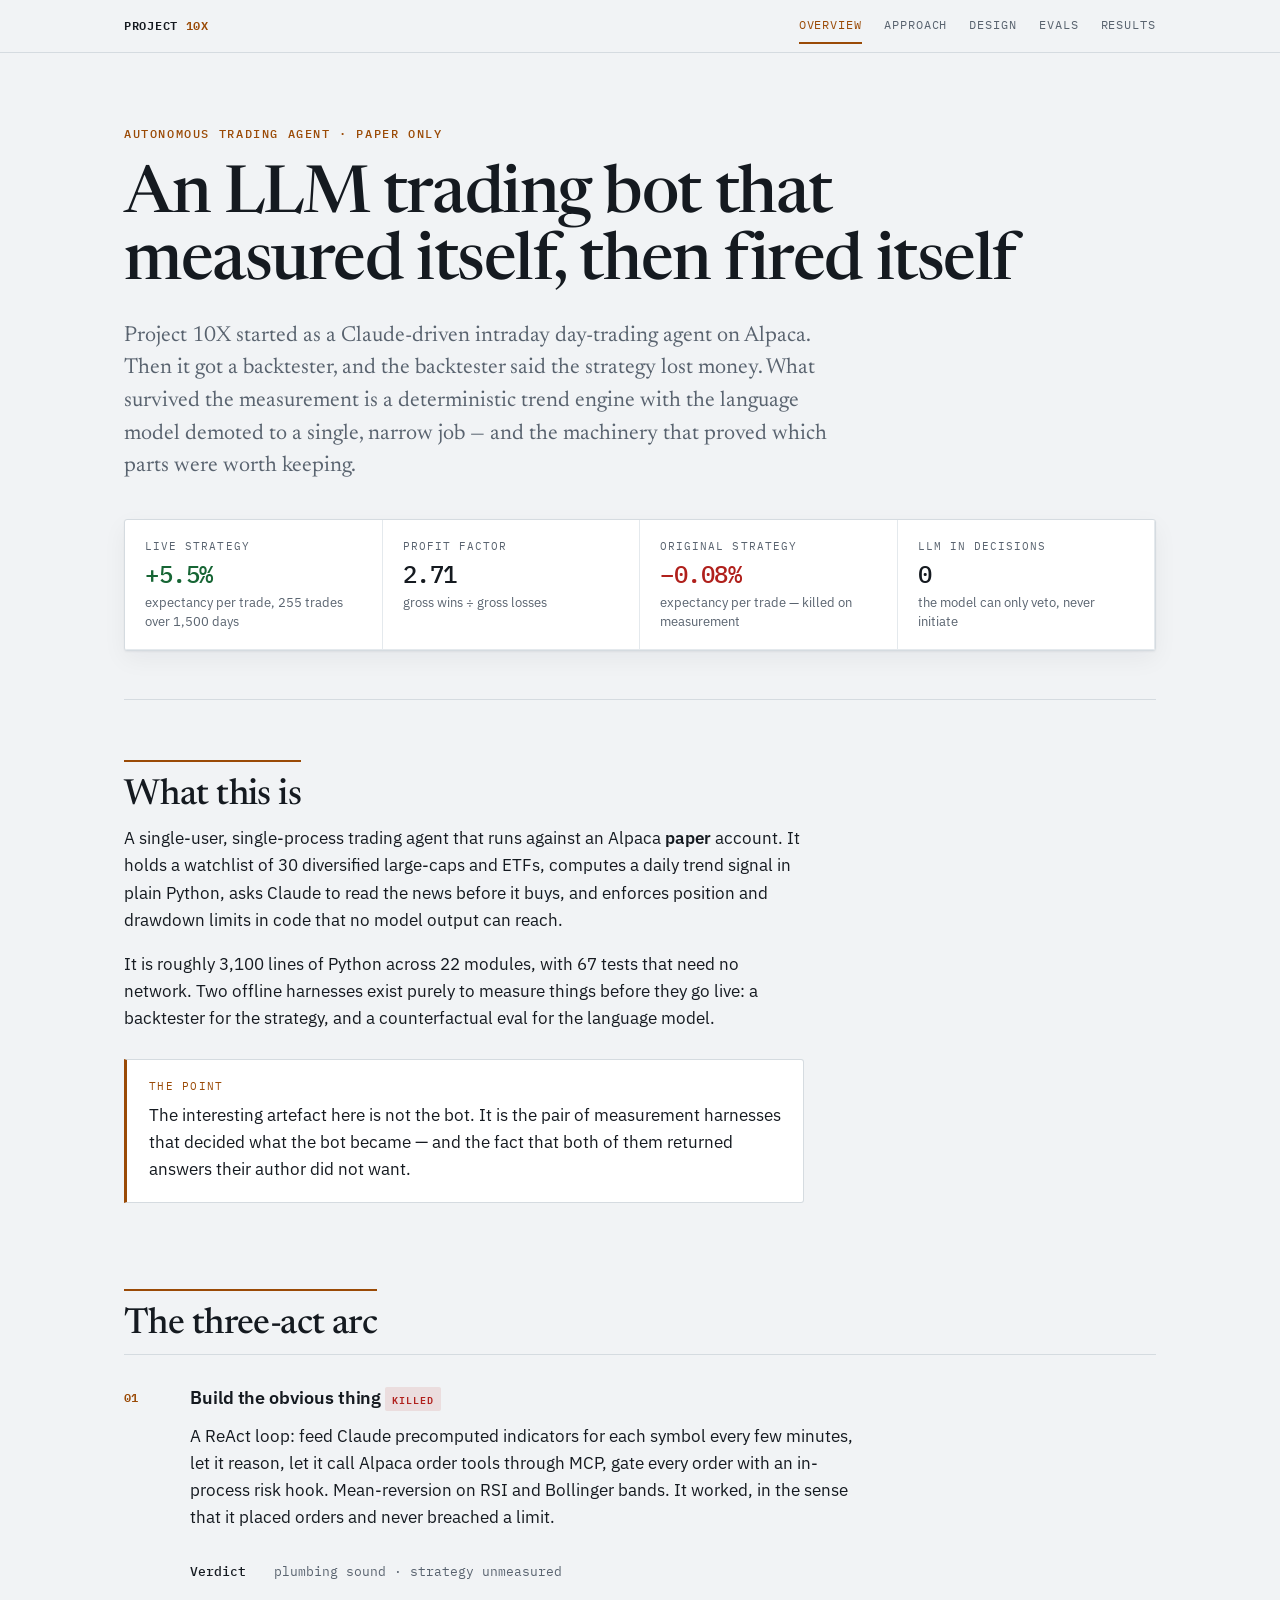
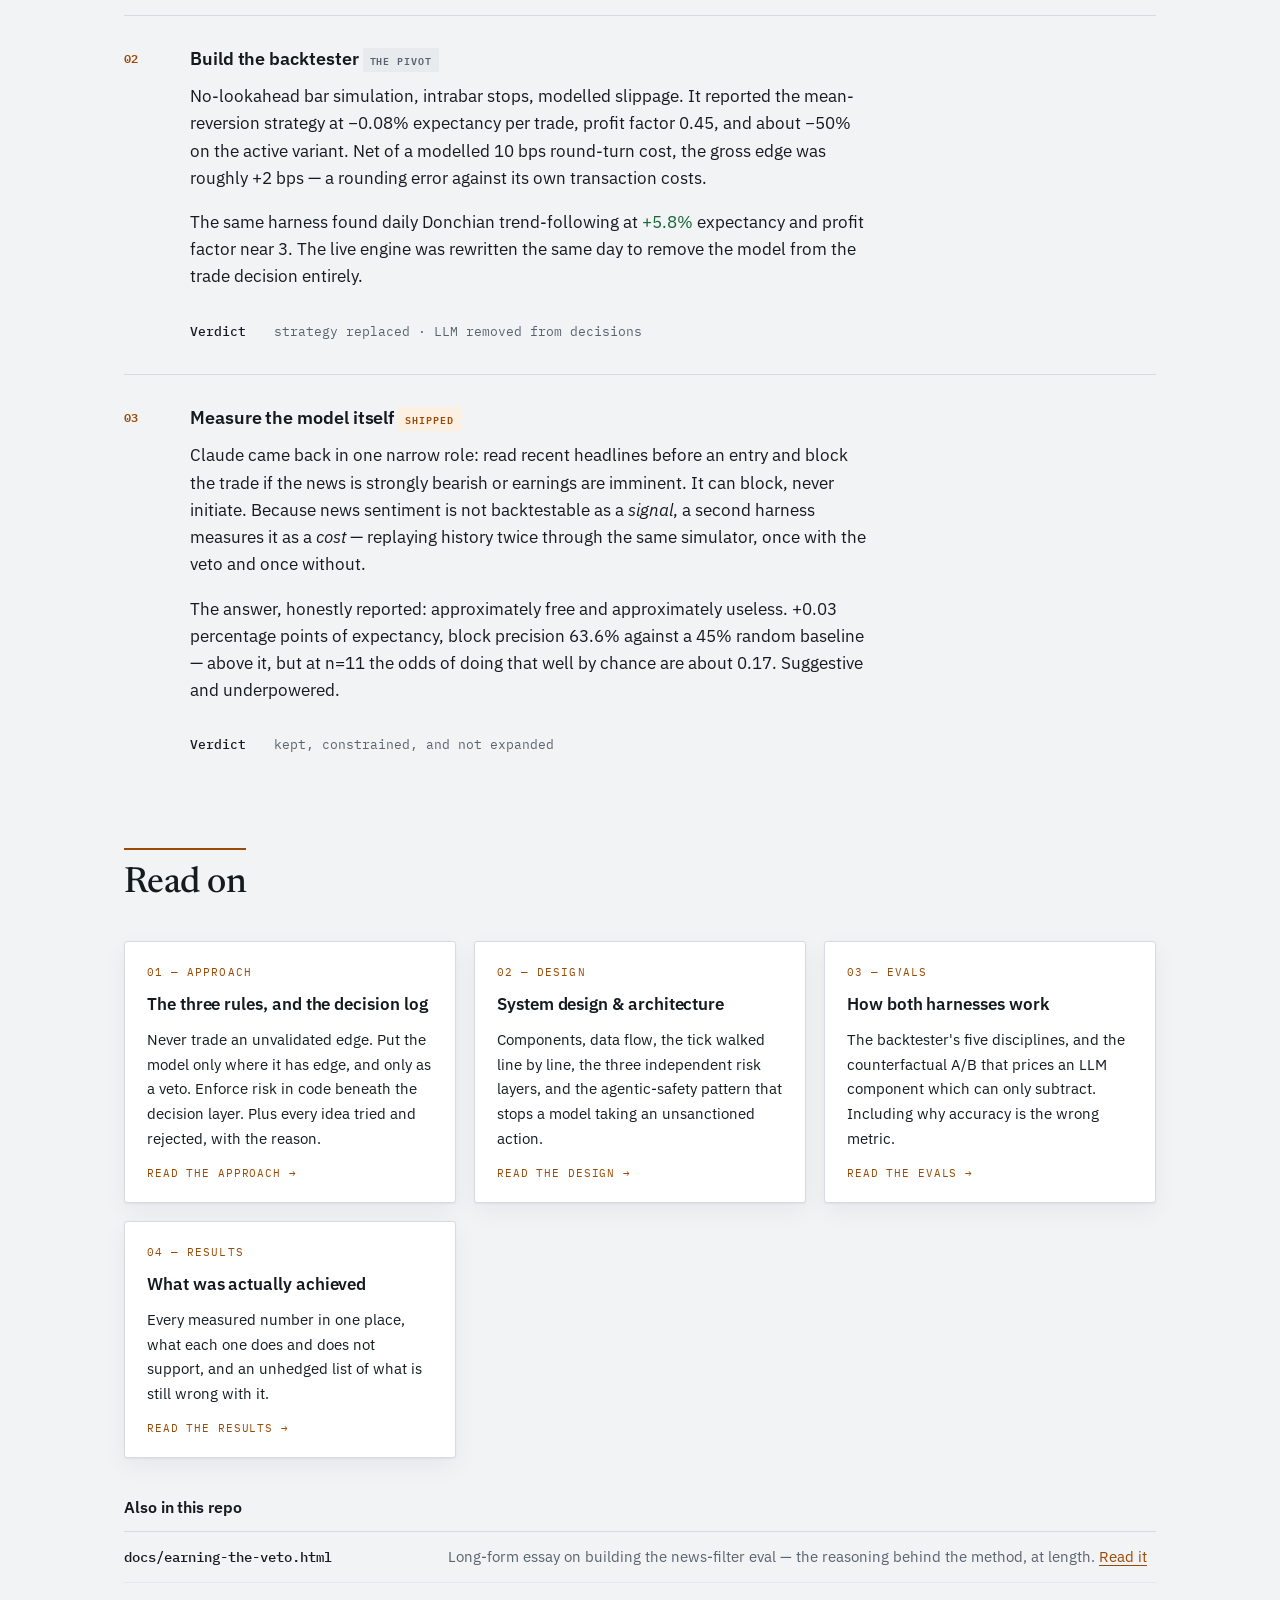
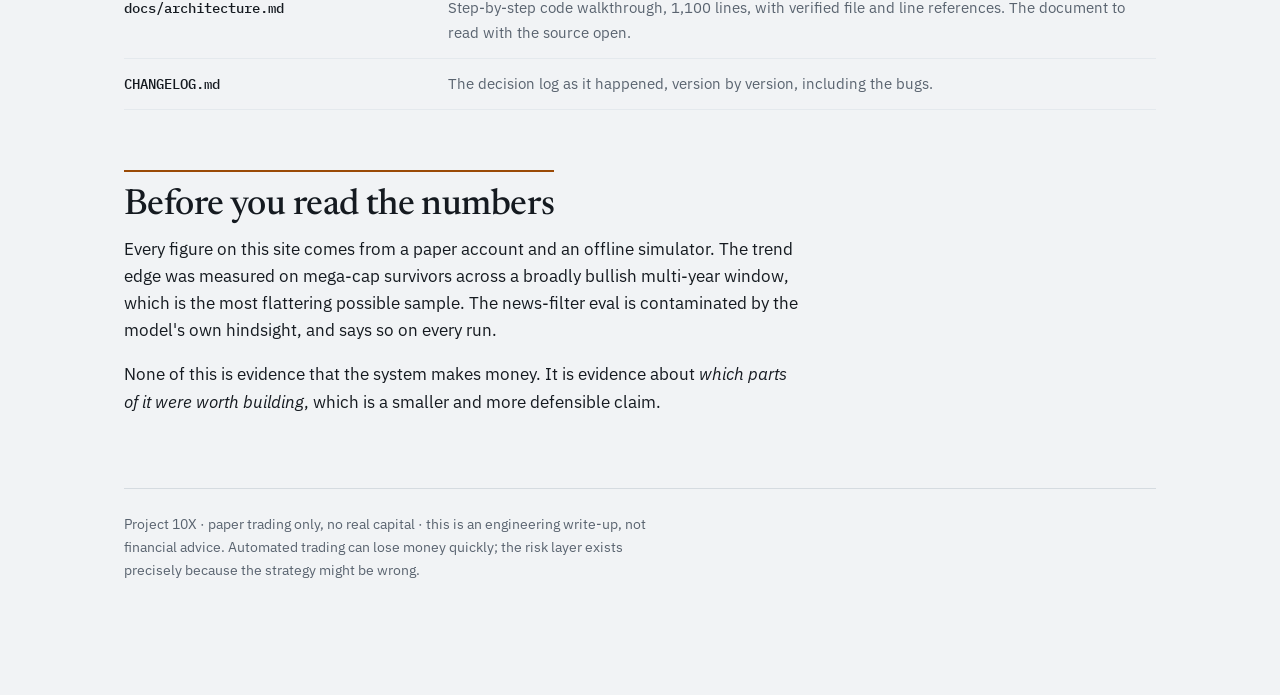
==== docs/index.html @ 6611977e "Add eval harness for the news filter, plus a documentation site The Claude news risk-filter was the " ====
<!doctype html>
<html lang="en">
<head>
<meta charset="utf-8">
<meta name="viewport" content="width=device-width, initial-scale=1">
<title>Project 10X — an LLM trading agent that measured itself</title>
<meta name="description" content="An autonomous Alpaca paper-trading agent that backtested its own strategy, found it losing, and pivoted. Design, approach, evals and results.">
<link rel="preconnect" href="https://fonts.googleapis.com">
<link rel="preconnect" href="https://fonts.gstatic.com" crossorigin>
<link rel="stylesheet" href="https://fonts.googleapis.com/css2?family=IBM+Plex+Mono:wght@400;500;600&family=IBM+Plex+Sans:wght@400;500;600&family=Newsreader:opsz,wght@6..72,400;6..72,500;6..72,600&display=swap">
<link rel="stylesheet" href="assets/site.css">
</head>
<body>

<nav class="sitenav">
  <div class="sitenav-inner">
    <a class="brand" href="index.html">Project <span>10X</span></a>
    <a class="nl" href="index.html" aria-current="page">Overview</a>
    <a class="nl" href="approach.html">Approach</a>
    <a class="nl" href="design.html">Design</a>
    <a class="nl" href="evals.html">Evals</a>
    <a class="nl" href="results.html">Results</a>
  </div>
</nav>

<div class="page">

  <header class="masthead">
    <p class="eyebrow">Autonomous trading agent · paper only</p>
    <h1>An LLM trading bot that measured itself, then fired itself</h1>
    <p class="standfirst">Project 10X started as a Claude-driven intraday day-trading agent on Alpaca.
    Then it got a backtester, and the backtester said the strategy lost money. What survived the
    measurement is a deterministic trend engine with the language model demoted to a single,
    narrow job — and the machinery that proved which parts were worth keeping.</p>

    <dl class="kpis">
      <div class="kpi">
        <div class="k">Live strategy</div>
        <div class="v pos">+5.5%</div>
        <div class="s">expectancy per trade, 255 trades over 1,500 days</div>
      </div>
      <div class="kpi">
        <div class="k">Profit factor</div>
        <div class="v">2.71</div>
        <div class="s">gross wins ÷ gross losses</div>
      </div>
      <div class="kpi">
        <div class="k">Original strategy</div>
        <div class="v neg">−0.08%</div>
        <div class="s">expectancy per trade — killed on measurement</div>
      </div>
      <div class="kpi">
        <div class="k">LLM in decisions</div>
        <div class="v">0</div>
        <div class="s">the model can only veto, never initiate</div>
      </div>
    </dl>
  </header>

  <section id="what">
    <h2>What this is</h2>
    <div class="col">
      <p>A single-user, single-process trading agent that runs against an Alpaca <strong>paper</strong>
      account. It holds a watchlist of 30 diversified large-caps and ETFs, computes a daily
      trend signal in plain Python, asks Claude to read the news before it buys, and enforces
      position and drawdown limits in code that no model output can reach.</p>

      <p>It is roughly 3,100 lines of Python across 22 modules, with 67 tests that need no
      network. Two offline harnesses exist purely to measure things before they go live: a
      backtester for the strategy, and a counterfactual eval for the language model.</p>
    </div>

    <div class="note">
      <span class="label">The point</span>
      <p>The interesting artefact here is not the bot. It is the pair of measurement harnesses
      that decided what the bot became — and the fact that both of them returned answers their
      author did not want.</p>
    </div>
  </section>

  <section id="arc">
    <h2>The three-act arc</h2>

    <div class="finding">
      <div class="finding-n">01</div>
      <div>
        <h3>Build the obvious thing <span class="pill killed">killed</span></h3>
        <p>A ReAct loop: feed Claude precomputed indicators for each symbol every few minutes,
        let it reason, let it call Alpaca order tools through MCP, gate every order with an
        in-process risk hook. Mean-reversion on RSI and Bollinger bands. It worked, in the sense
        that it placed orders and never breached a limit.</p>
        <div class="swing"><b>Verdict</b> plumbing sound · strategy unmeasured</div>
      </div>
    </div>

    <div class="finding">
      <div class="finding-n">02</div>
      <div>
        <h3>Build the backtester <span class="pill">the pivot</span></h3>
        <p>No-lookahead bar simulation, intrabar stops, modelled slippage. It reported the
        mean-reversion strategy at <span class="num">−0.08%</span> expectancy per trade, profit
        factor <span class="num">0.45</span>, and about <span class="num">−50%</span> on the
        active variant. Net of a modelled 10 bps round-turn cost, the gross edge was roughly
        <span class="num">+2 bps</span> — a rounding error against its own transaction costs.</p>
        <p>The same harness found daily Donchian trend-following at
        <span class="num pos-t">+5.8%</span> expectancy and profit factor near 3. The live engine
        was rewritten the same day to remove the model from the trade decision entirely.</p>
        <div class="swing"><b>Verdict</b> strategy replaced · LLM removed from decisions</div>
      </div>
    </div>

    <div class="finding">
      <div class="finding-n">03</div>
      <div>
        <h3>Measure the model itself <span class="pill live">shipped</span></h3>
        <p>Claude came back in one narrow role: read recent headlines before an entry and block
        the trade if the news is strongly bearish or earnings are imminent. It can block, never
        initiate. Because news sentiment is not backtestable as a <em>signal</em>, a second
        harness measures it as a <em>cost</em> — replaying history twice through the same
        simulator, once with the veto and once without.</p>
        <p>The answer, honestly reported: approximately free and approximately useless.
        <span class="num">+0.03</span> percentage points of expectancy, block precision
        <span class="num">63.6%</span> against a <span class="num">45%</span> random baseline — above
        it, but at n=11 the odds of doing that well by chance are about
        <span class="num">0.17</span>. Suggestive and underpowered.</p>
        <div class="swing"><b>Verdict</b> kept, constrained, and not expanded</div>
      </div>
    </div>
  </section>

  <section id="read">
    <h2>Read on</h2>
    <div class="cards">
      <a class="card" href="approach.html">
        <div class="k">01 — Approach</div>
        <h3>The three rules, and the decision log</h3>
        <p>Never trade an unvalidated edge. Put the model only where it has edge, and only as a
        veto. Enforce risk in code beneath the decision layer. Plus every idea tried and
        rejected, with the reason.</p>
        <span class="more">Read the approach →</span>
      </a>
      <a class="card" href="design.html">
        <div class="k">02 — Design</div>
        <h3>System design &amp; architecture</h3>
        <p>Components, data flow, the tick walked line by line, the three independent risk
        layers, and the agentic-safety pattern that stops a model taking an unsanctioned
        action.</p>
        <span class="more">Read the design →</span>
      </a>
      <a class="card" href="evals.html">
        <div class="k">03 — Evals</div>
        <h3>How both harnesses work</h3>
        <p>The backtester's five disciplines, and the counterfactual A/B that prices an LLM
        component which can only subtract. Including why accuracy is the wrong metric.</p>
        <span class="more">Read the evals →</span>
      </a>
      <a class="card" href="results.html">
        <div class="k">04 — Results</div>
        <h3>What was actually achieved</h3>
        <p>Every measured number in one place, what each one does and does not support, and an
        unhedged list of what is still wrong with it.</p>
        <span class="more">Read the results →</span>
      </a>
    </div>

    <h3>Also in this repo</h3>
    <div class="files">
      <div class="file-row">
        <code>docs/earning-the-veto.html</code>
        <span>Long-form essay on building the news-filter eval — the reasoning behind the
        method, at length. <a href="earning-the-veto.html">Read it</a></span>
      </div>
      <div class="file-row">
        <code>docs/architecture.md</code>
        <span>Step-by-step code walkthrough, 1,100 lines, with verified file and line
        references. The document to read with the source open.</span>
      </div>
      <div class="file-row">
        <code>CHANGELOG.md</code>
        <span>The decision log as it happened, version by version, including the bugs.</span>
      </div>
    </div>
  </section>

  <section id="caveat">
    <h2>Before you read the numbers</h2>
    <div class="col">
      <p>Every figure on this site comes from a paper account and an offline simulator. The trend
      edge was measured on mega-cap survivors across a broadly bullish multi-year window, which
      is the most flattering possible sample. The news-filter eval is contaminated by the model's
      own hindsight, and says so on every run.</p>
      <p>None of this is evidence that the system makes money. It is evidence about
      <em>which parts of it were worth building</em>, which is a smaller and more defensible
      claim.</p>
    </div>
  </section>

  <footer>
    <p>Project 10X · paper trading only, no real capital · this is an engineering write-up,
    not financial advice. Automated trading can lose money quickly; the risk layer exists
    precisely because the strategy might be wrong.</p>
  </footer>

</div>
</body>
</html>
---- docs/assets/site.css ----
/* ---- tokens: light is the base set; both dark paths only redefine ---- */
  :root {
    --bg:        #F1F3F5;
    --surface:   #FFFFFF;
    --surface-2: #E7EBEE;
    --text:      #151A20;
    --muted:     #59636F;
    --line:      #D5DBE0;
    --line-soft: #E4E9ED;
    --accent:    #9A4A06;
    --accent-bg: #FBF0E2;
    --pos:       #166534;
    --neg:       #B0201C;
    --shadow:    0 1px 2px rgba(21, 26, 32, .05), 0 8px 24px rgba(21, 26, 32, .05);

    --serif: "Newsreader", ui-serif, Georgia, serif;
    --sans:  "IBM Plex Sans", ui-sans-serif, system-ui, -apple-system, sans-serif;
    --mono:  "IBM Plex Mono", ui-monospace, SFMono-Regular, Menlo, monospace;

    --measure: 68ch;
    --wide: 1080px;
  }
  @media (prefers-color-scheme: dark) {
    :root:not([data-theme="light"]) {
      --bg:        #0F1317;
      --surface:   #161B21;
      --surface-2: #1E252C;
      --text:      #E5EAEF;
      --muted:     #94A0AC;
      --line:      #293138;
      --line-soft: #212930;
      --accent:    #EFA53A;
      --accent-bg: #241B0E;
      --pos:       #4ADE80;
      --neg:       #F87171;
      --shadow:    0 1px 2px rgba(0, 0, 0, .4), 0 8px 24px rgba(0, 0, 0, .3);
    }
  }
  :root[data-theme="dark"] {
    --bg:        #0F1317;
    --surface:   #161B21;
    --surface-2: #1E252C;
    --text:      #E5EAEF;
    --muted:     #94A0AC;
    --line:      #293138;
    --line-soft: #212930;
    --accent:    #EFA53A;
    --accent-bg: #241B0E;
    --pos:       #4ADE80;
    --neg:       #F87171;
    --shadow:    0 1px 2px rgba(0, 0, 0, .4), 0 8px 24px rgba(0, 0, 0, .3);
  }

  *, *::before, *::after { box-sizing: border-box; }

  body {
    margin: 0;
    background: var(--bg);
    color: var(--text);
    font-family: var(--sans);
    font-size: 16.5px;
    line-height: 1.65;
    -webkit-font-smoothing: antialiased;
  }

  .page {
    max-width: var(--wide);
    margin: 0 auto;
    padding: 0 24px 96px;
  }

  /* prose column inside the wide track */
  .col { max-width: var(--measure); }

  /* ---------------- masthead ---------------- */
  .masthead {
    padding: 72px 0 40px;
    border-bottom: 1px solid var(--line);
  }
  .eyebrow {
    font-family: var(--mono);
    font-size: 11.5px;
    font-weight: 500;
    letter-spacing: .14em;
    text-transform: uppercase;
    color: var(--accent);
    margin: 0 0 20px;
  }
  h1 {
    font-family: var(--serif);
    font-weight: 500;
    font-size: clamp(2.6rem, 6vw, 4.1rem);
    line-height: 1.02;
    letter-spacing: -.022em;
    text-wrap: balance;
    margin: 0 0 22px;
  }
  .standfirst {
    font-family: var(--serif);
    font-size: clamp(1.12rem, 2.1vw, 1.36rem);
    line-height: 1.5;
    color: var(--muted);
    max-width: 60ch;
    margin: 0 0 36px;
  }

  .facts {
    display: flex;
    flex-wrap: wrap;
    gap: 0;
    border: 1px solid var(--line);
    border-radius: 3px;
    background: var(--surface);
    overflow: hidden;
  }
  .fact {
    flex: 1 1 150px;
    padding: 14px 18px;
    border-right: 1px solid var(--line-soft);
  }
  .fact:last-child { border-right: 0; }
  .fact dt {
    font-family: var(--mono);
    font-size: 10.5px;
    letter-spacing: .1em;
    text-transform: uppercase;
    color: var(--muted);
    margin: 0 0 4px;
  }
  .fact dd {
    margin: 0;
    font-family: var(--mono);
    font-size: 1.02rem;
    font-weight: 500;
    font-variant-numeric: tabular-nums;
  }

  /* ---------------- sections ---------------- */
  section { padding-top: 60px; }

  h2 {
    font-family: var(--serif);
    font-weight: 500;
    font-size: clamp(1.7rem, 3.3vw, 2.25rem);
    line-height: 1.15;
    letter-spacing: -.016em;
    text-wrap: balance;
    margin: 0 0 8px;
    padding-top: 14px;
    border-top: 2px solid var(--accent);
    display: inline-block;
  }
  h3 {
    font-family: var(--sans);
    font-weight: 600;
    font-size: 1.02rem;
    letter-spacing: -.004em;
    margin: 36px 0 10px;
  }
  h4 {
    font-family: var(--mono);
    font-weight: 500;
    font-size: 11.5px;
    letter-spacing: .12em;
    text-transform: uppercase;
    color: var(--muted);
    margin: 30px 0 10px;
  }

  p { margin: 0 0 17px; max-width: var(--measure); }
  ul, ol { max-width: var(--measure); padding-left: 1.2em; margin: 0 0 17px; }
  li { margin-bottom: 8px; }
  li::marker { color: var(--muted); }

  a { color: var(--accent); text-underline-offset: 3px; }
  a:focus-visible, summary:focus-visible {
    outline: 2px solid var(--accent);
    outline-offset: 3px;
    border-radius: 2px;
  }

  strong { font-weight: 600; }
  code {
    font-family: var(--mono);
    font-size: .88em;
    background: var(--surface-2);
    padding: .12em .38em;
    border-radius: 3px;
    word-break: break-word;
  }
  .num { font-variant-numeric: tabular-nums; }

  /* ---------------- callout ---------------- */
  .note {
    border: 1px solid var(--line);
    border-left: 3px solid var(--accent);
    background: var(--surface);
    border-radius: 0 3px 3px 0;
    padding: 18px 22px;
    margin: 26px 0;
    max-width: var(--measure);
  }
  .note p:last-child { margin-bottom: 0; }
  .note .label {
    font-family: var(--mono);
    font-size: 10.5px;
    letter-spacing: .12em;
    text-transform: uppercase;
    color: var(--accent);
    display: block;
    margin-bottom: 7px;
  }

  /* ---------------- code ---------------- */
  .code {
    background: var(--surface);
    border: 1px solid var(--line);
    border-radius: 3px;
    padding: 16px 18px;
    margin: 20px 0 24px;
    overflow-x: auto;
    box-shadow: var(--shadow);
  }
  .code pre {
    margin: 0;
    font-family: var(--mono);
    font-size: 12.9px;
    line-height: 1.72;
    white-space: pre;
  }
  .code.wide { max-width: none; }
  .c-dim  { color: var(--muted); }
  .c-acc  { color: var(--accent); }
  .c-pos  { color: var(--pos); }
  .c-neg  { color: var(--neg); }
  .c-str  { font-weight: 500; }

  /* ---------------- tables ---------------- */
  .table-wrap { overflow-x: auto; margin: 22px 0 26px; }
  table {
    border-collapse: collapse;
    width: 100%;
    min-width: 520px;
    font-size: .93rem;
  }
  caption {
    caption-side: bottom;
    text-align: left;
    color: var(--muted);
    font-size: .85rem;
    padding-top: 12px;
    line-height: 1.5;
  }
  th, td {
    text-align: left;
    padding: 10px 14px 10px 0;
    border-bottom: 1px solid var(--line-soft);
    vertical-align: top;
  }
  thead th {
    font-family: var(--mono);
    font-size: 10.5px;
    letter-spacing: .1em;
    text-transform: uppercase;
    color: var(--muted);
    font-weight: 500;
    border-bottom: 1px solid var(--line);
    white-space: nowrap;
  }
  tbody tr:last-child td { border-bottom: 0; }
  td.mono, th.mono { font-family: var(--mono); font-variant-numeric: tabular-nums; }
  td.n { text-align: right; padding-right: 20px; font-family: var(--mono); font-variant-numeric: tabular-nums; }

  /* ---------------- figures ---------------- */
  /* diagram accent: driven by tokens via classes, because var() inside an SVG
     presentation attribute is not reliably supported across engines */
  .dg-a-f { fill: var(--accent); }
  .dg-a-s { stroke: var(--accent); }

  figure { margin: 30px 0 34px; max-width: none; }
  figure svg { display: block; width: 100%; max-width: 100%; height: auto; color: var(--text); }
  .svg-frame {
    background: var(--surface);
    border: 1px solid var(--line);
    border-radius: 3px;
    padding: 22px 20px;
    overflow-x: auto;
    box-shadow: var(--shadow);
  }
  figcaption {
    color: var(--muted);
    font-size: .875rem;
    line-height: 1.55;
    margin-top: 12px;
    max-width: 76ch;
  }

  /* ---------------- numbered findings ---------------- */
  .finding {
    display: grid;
    grid-template-columns: 46px 1fr;
    gap: 0 20px;
    padding: 28px 0;
    border-top: 1px solid var(--line);
  }
  .finding-n {
    font-family: var(--mono);
    font-size: 12px;
    font-weight: 600;
    color: var(--accent);
    padding-top: 5px;
    font-variant-numeric: tabular-nums;
  }
  .finding h3 { margin-top: 0; font-size: 1.12rem; }
  .finding > div > p:last-child { margin-bottom: 0; }

  .swing {
    display: flex;
    flex-wrap: wrap;
    gap: 8px 28px;
    font-family: var(--mono);
    font-size: .84rem;
    font-variant-numeric: tabular-nums;
    padding: 12px 0 4px;
    color: var(--muted);
  }
  .swing b { color: var(--text); font-weight: 500; }

  /* ---------------- file map ---------------- */
  .files { border-top: 1px solid var(--line); }
  .file-row {
    display: grid;
    grid-template-columns: minmax(210px, 300px) 1fr;
    gap: 4px 24px;
    padding: 13px 0;
    border-bottom: 1px solid var(--line-soft);
    align-items: baseline;
  }
  .file-row code {
    background: none;
    padding: 0;
    font-size: .85rem;
    font-weight: 500;
    color: var(--text);
  }
  .file-row span { color: var(--muted); font-size: .92rem; }
  .tag {
    font-family: var(--mono);
    font-size: 9.5px;
    letter-spacing: .1em;
    text-transform: uppercase;
    padding: 2px 6px;
    border-radius: 2px;
    background: var(--accent-bg);
    color: var(--accent);
    margin-left: 8px;
    white-space: nowrap;
  }

  footer {
    margin-top: 72px;
    padding-top: 24px;
    border-top: 1px solid var(--line);
    color: var(--muted);
    font-size: .875rem;
  }

  @media (max-width: 620px) {
    .finding { grid-template-columns: 1fr; gap: 4px; }
    .file-row { grid-template-columns: 1fr; }
    .fact { flex-basis: 50%; border-bottom: 1px solid var(--line-soft); }
  }
  @media (prefers-reduced-motion: reduce) {
    * { animation: none !important; transition: none !important; }
  }

/* =====================================================================
   Site additions — navigation, hero metrics, cards, verdicts.
   Everything above this line is the original `earning-the-veto` system,
   kept verbatim so the essay and the site render as one artefact.
   ===================================================================== */

/* ---------------- site nav ---------------- */
.sitenav {
  position: sticky;
  top: 0;
  z-index: 20;
  background: color-mix(in srgb, var(--bg) 88%, transparent);
  backdrop-filter: blur(8px);
  border-bottom: 1px solid var(--line);
}
.sitenav-inner {
  max-width: var(--wide);
  margin: 0 auto;
  padding: 0 24px;
  display: flex;
  flex-wrap: wrap;
  align-items: center;
  gap: 4px 22px;
  min-height: 52px;
}
.sitenav .brand {
  font-family: var(--mono);
  font-size: 12px;
  font-weight: 600;
  letter-spacing: .06em;
  text-transform: uppercase;
  color: var(--text);
  text-decoration: none;
  margin-right: auto;
  padding: 8px 0;
}
.sitenav .brand span { color: var(--accent); }
.sitenav a.nl {
  font-family: var(--mono);
  font-size: 11.5px;
  letter-spacing: .08em;
  text-transform: uppercase;
  color: var(--muted);
  text-decoration: none;
  padding: 8px 0;
  border-bottom: 2px solid transparent;
}
.sitenav a.nl:hover { color: var(--text); }
.sitenav a.nl[aria-current="page"] {
  color: var(--accent);
  border-bottom-color: var(--accent);
}

/* ---------------- hero KPI strip ---------------- */
.kpis {
  display: grid;
  grid-template-columns: repeat(auto-fit, minmax(158px, 1fr));
  border: 1px solid var(--line);
  border-radius: 3px;
  background: var(--surface);
  overflow: hidden;
  margin: 34px 0 8px;
  box-shadow: var(--shadow);
}
.kpi {
  padding: 18px 20px;
  border-right: 1px solid var(--line-soft);
  border-bottom: 1px solid var(--line-soft);
}
.kpi .k {
  font-family: var(--mono);
  font-size: 10.5px;
  letter-spacing: .1em;
  text-transform: uppercase;
  color: var(--muted);
  margin-bottom: 6px;
}
.kpi .v {
  font-family: var(--mono);
  font-size: 1.5rem;
  font-weight: 500;
  letter-spacing: -.02em;
  font-variant-numeric: tabular-nums;
  line-height: 1.1;
}
.kpi .s { font-size: .82rem; color: var(--muted); margin-top: 5px; line-height: 1.45; }
.kpi .v.pos { color: var(--pos); }
.kpi .v.neg { color: var(--neg); }

/* ---------------- card grid ---------------- */
.cards {
  display: grid;
  grid-template-columns: repeat(auto-fit, minmax(268px, 1fr));
  gap: 18px;
  margin: 28px 0 30px;
}
.card {
  border: 1px solid var(--line);
  border-radius: 3px;
  background: var(--surface);
  padding: 22px 22px 20px;
  box-shadow: var(--shadow);
}
.card h3 { margin: 0 0 9px; font-size: 1.04rem; }
.card p { margin: 0 0 10px; max-width: none; font-size: .94rem; }
.card p:last-child { margin-bottom: 0; }
.card .k {
  font-family: var(--mono);
  font-size: 10.5px;
  letter-spacing: .1em;
  text-transform: uppercase;
  color: var(--accent);
  margin-bottom: 10px;
}
a.card { text-decoration: none; color: inherit; display: block; }
a.card:hover { border-color: var(--accent); }
a.card .more {
  font-family: var(--mono);
  font-size: 11px;
  letter-spacing: .08em;
  text-transform: uppercase;
  color: var(--accent);
  margin-top: 12px;
  display: block;
}

/* ---------------- verdict block ---------------- */
.verdict {
  border: 1px solid var(--line);
  border-radius: 3px;
  background: var(--surface);
  padding: 22px 24px;
  margin: 26px 0;
  max-width: var(--measure);
  box-shadow: var(--shadow);
}
.verdict .label {
  font-family: var(--mono);
  font-size: 10.5px;
  letter-spacing: .12em;
  text-transform: uppercase;
  display: block;
  margin-bottom: 9px;
}
.verdict.yes { border-left: 3px solid var(--pos); }
.verdict.yes .label { color: var(--pos); }
.verdict.no { border-left: 3px solid var(--neg); }
.verdict.no .label { color: var(--neg); }
.verdict.meh { border-left: 3px solid var(--muted); }
.verdict.meh .label { color: var(--muted); }
.verdict p:last-child { margin-bottom: 0; }

/* ---------------- inline status pills ---------------- */
.pill {
  font-family: var(--mono);
  font-size: 9.5px;
  letter-spacing: .1em;
  text-transform: uppercase;
  padding: 3px 7px;
  border-radius: 2px;
  white-space: nowrap;
  background: var(--surface-2);
  color: var(--muted);
}
.pill.live { background: var(--accent-bg); color: var(--accent); }
.pill.killed { color: var(--neg); background: color-mix(in srgb, var(--neg) 10%, transparent); }
.pill.ok { color: var(--pos); background: color-mix(in srgb, var(--pos) 12%, transparent); }

/* ---------------- table emphasis ---------------- */
td.pos, .pos-t { color: var(--pos); }
td.neg, .neg-t { color: var(--neg); }
tbody tr.hi td { background: var(--accent-bg); }

/* ---------------- prev/next ---------------- */
.pager {
  display: flex;
  flex-wrap: wrap;
  gap: 14px;
  justify-content: space-between;
  margin-top: 66px;
  padding-top: 22px;
  border-top: 1px solid var(--line);
}
.pager a {
  font-family: var(--mono);
  font-size: 11.5px;
  letter-spacing: .07em;
  text-transform: uppercase;
  text-decoration: none;
}
.pager a:hover { text-decoration: underline; }

/* ---------------- table of contents ---------------- */
.toc {
  border: 1px solid var(--line);
  border-radius: 3px;
  background: var(--surface);
  padding: 20px 24px;
  margin: 30px 0 10px;
  max-width: var(--measure);
}
.toc .k {
  font-family: var(--mono);
  font-size: 10.5px;
  letter-spacing: .12em;
  text-transform: uppercase;
  color: var(--muted);
  margin-bottom: 12px;
}
.toc ol { margin: 0; padding-left: 1.3em; }
.toc li { margin-bottom: 6px; }
.toc a { text-decoration: none; }
.toc a:hover { text-decoration: underline; }

@media (max-width: 620px) {
  .sitenav-inner { gap: 0 16px; }
  .kpi { border-right: 0; }
}
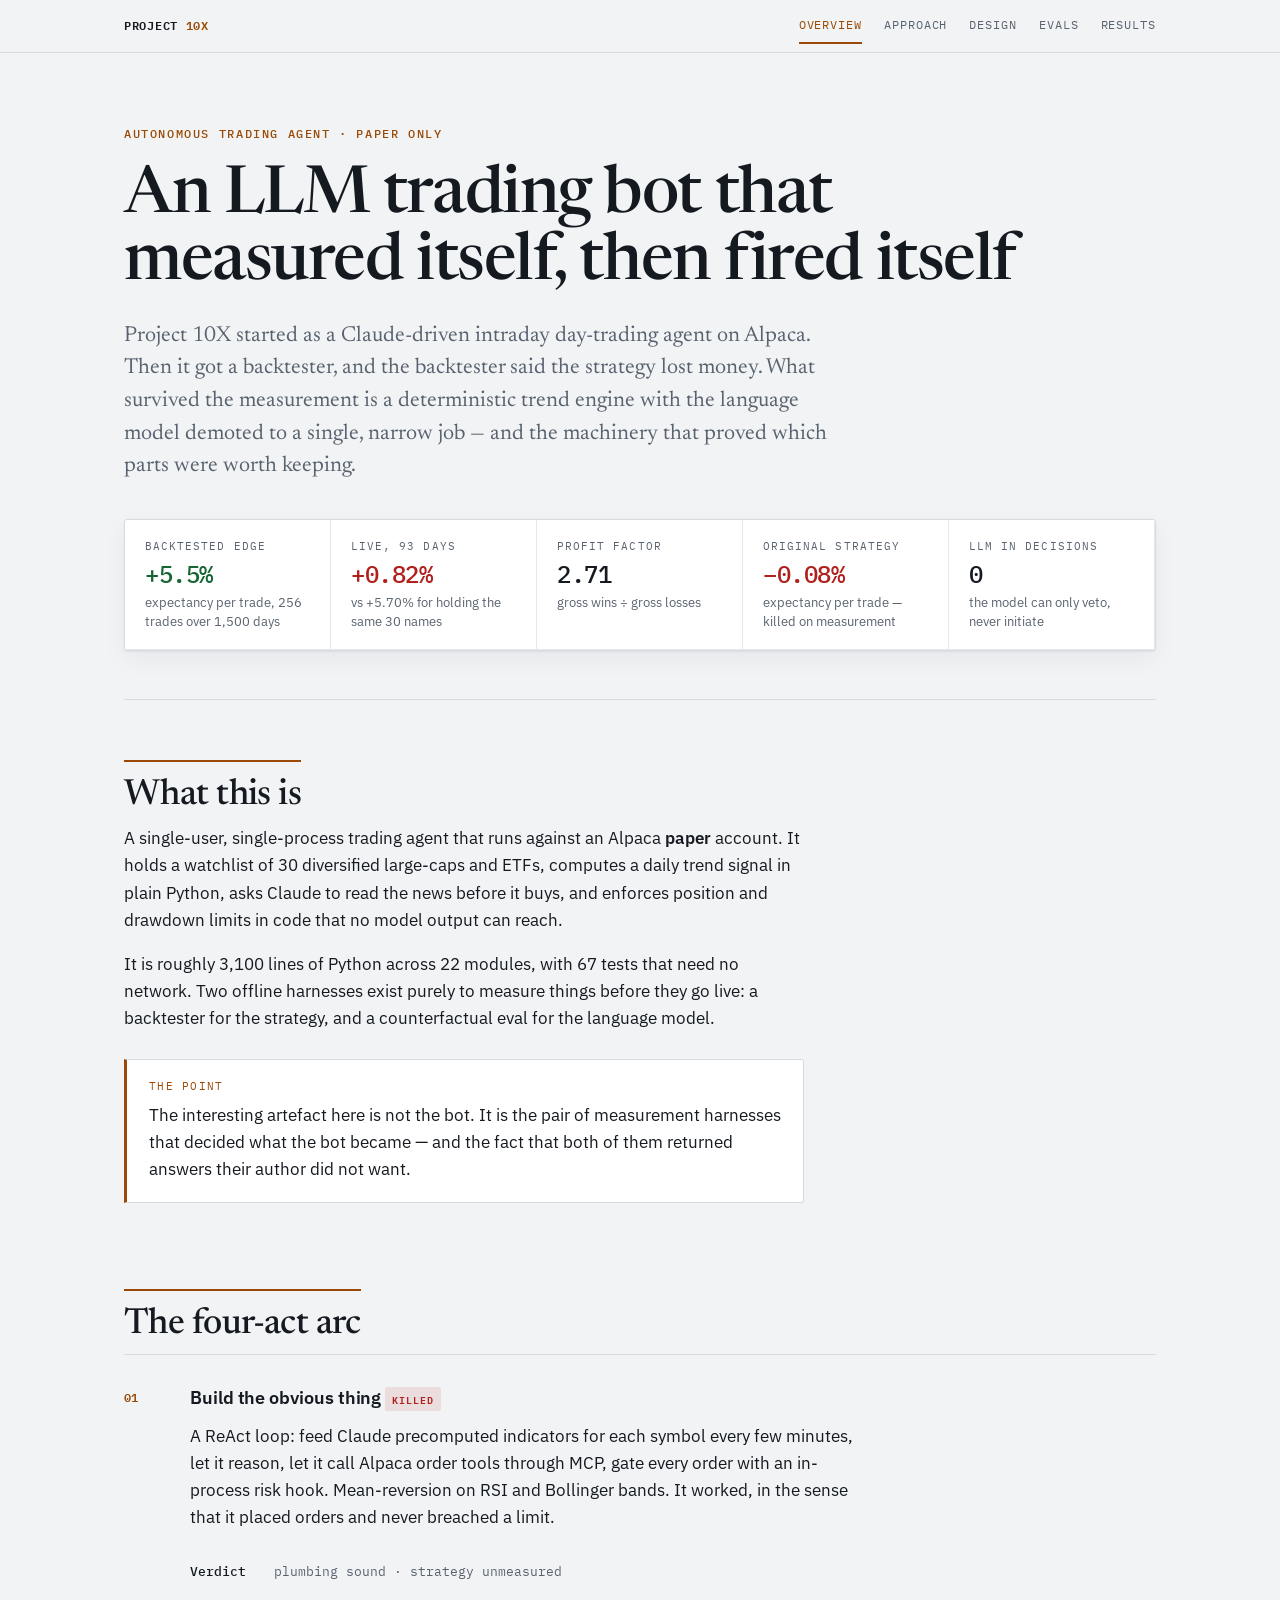
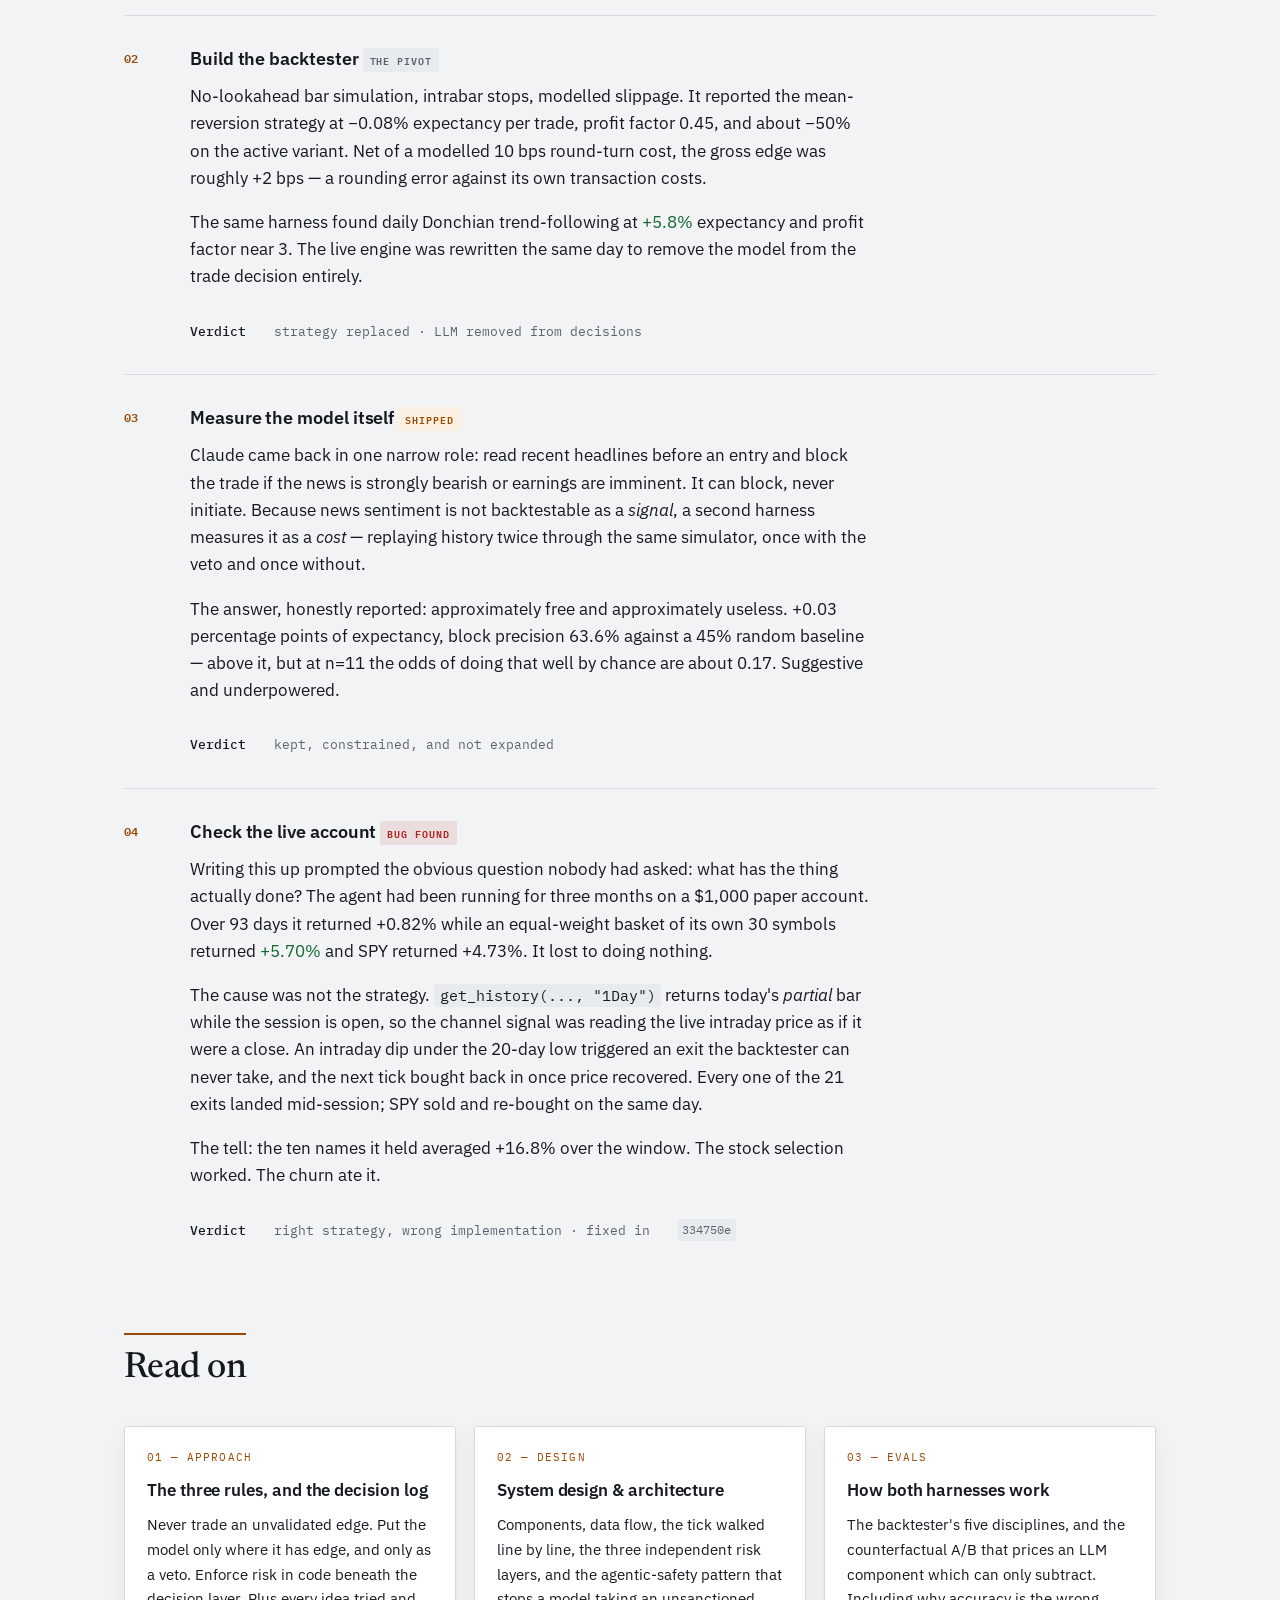
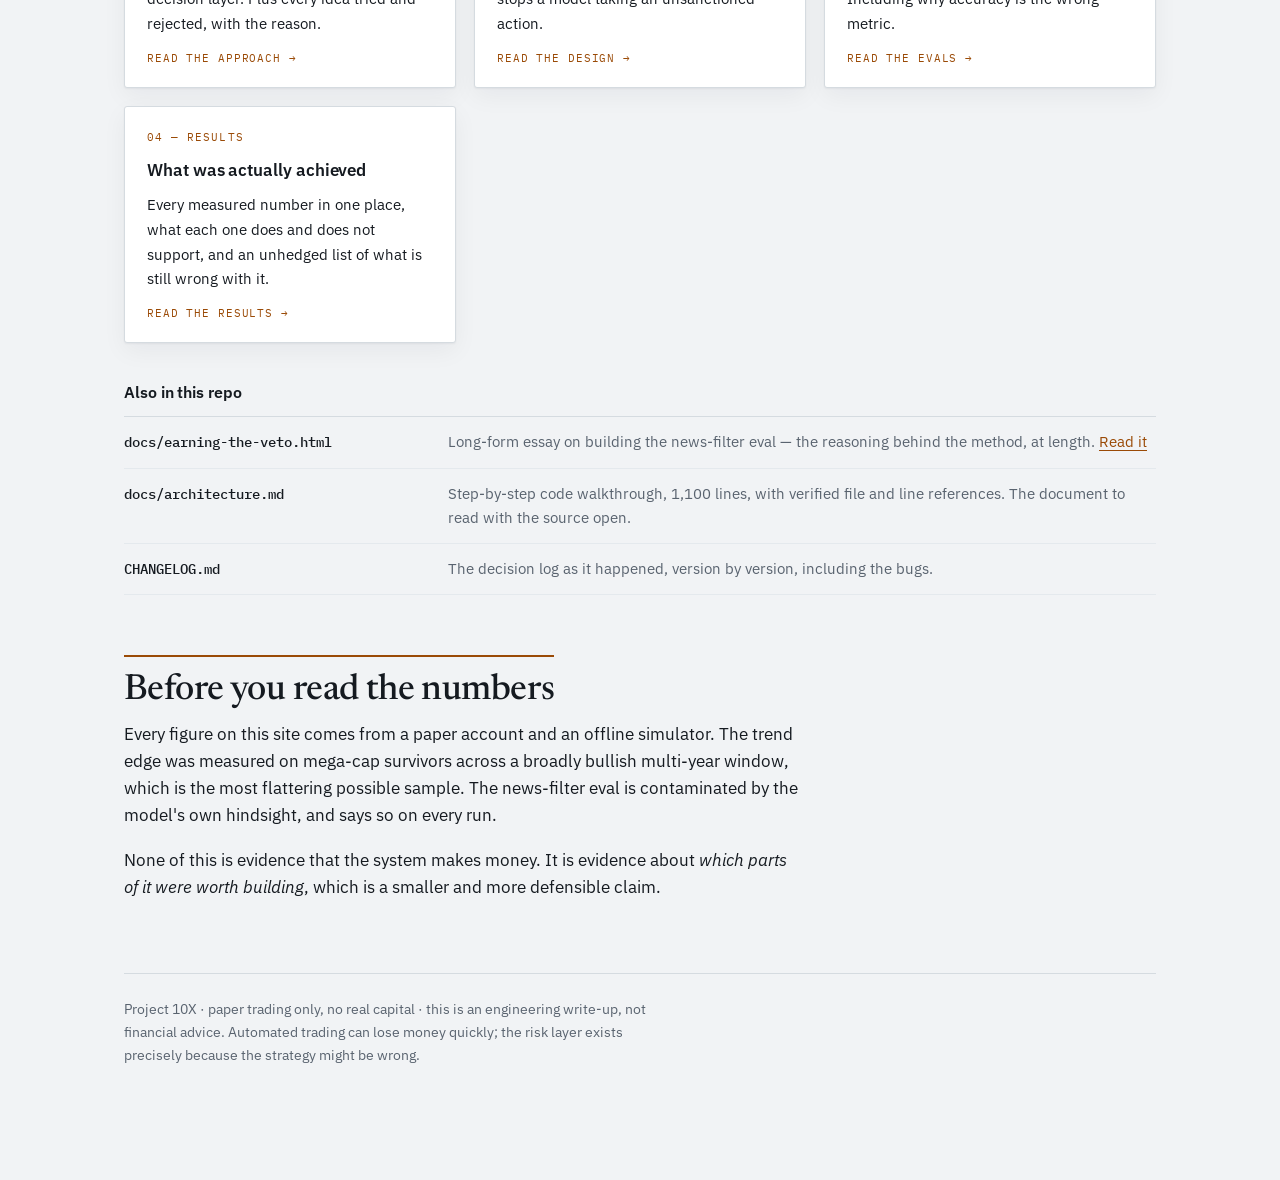
==== commit 35f06bd0: "docs: add the live forward result and the partial-bar bug The site had a Results page that omitted t" ====
--- a/docs/index.html
+++ b/docs/index.html
@@ -35,9 +35,14 @@
 
     <dl class="kpis">
       <div class="kpi">
-        <div class="k">Live strategy</div>
+        <div class="k">Backtested edge</div>
         <div class="v pos">+5.5%</div>
-        <div class="s">expectancy per trade, 255 trades over 1,500 days</div>
+        <div class="s">expectancy per trade, 256 trades over 1,500 days</div>
+      </div>
+      <div class="kpi">
+        <div class="k">Live, 93 days</div>
+        <div class="v neg">+0.82%</div>
+        <div class="s">vs +5.70% for holding the same 30 names</div>
       </div>
       <div class="kpi">
         <div class="k">Profit factor</div>
@@ -79,7 +84,7 @@
   </section>
 
   <section id="arc">
-    <h2>The three-act arc</h2>
+    <h2>The four-act arc</h2>
 
     <div class="finding">
       <div class="finding-n">01</div>
@@ -126,6 +131,27 @@
         <div class="swing"><b>Verdict</b> kept, constrained, and not expanded</div>
       </div>
     </div>
+
+    <div class="finding">
+      <div class="finding-n">04</div>
+      <div>
+        <h3>Check the live account <span class="pill killed">bug found</span></h3>
+        <p>Writing this up prompted the obvious question nobody had asked: what has the thing
+        actually done? The agent had been running for three months on a $1,000 paper account.
+        Over 93 days it returned <span class="num">+0.82%</span> while an equal-weight basket of
+        its own 30 symbols returned <span class="num pos-t">+5.70%</span> and SPY returned
+        <span class="num">+4.73%</span>. It lost to doing nothing.</p>
+        <p>The cause was not the strategy. <code>get_history(..., "1Day")</code> returns today's
+        <em>partial</em> bar while the session is open, so the channel signal was reading the
+        live intraday price as if it were a close. An intraday dip under the 20-day low triggered
+        an exit the backtester can never take, and the next tick bought back in once price
+        recovered. Every one of the 21 exits landed mid-session; SPY sold and re-bought on the
+        same day.</p>
+        <p>The tell: the ten names it held averaged <span class="num">+16.8%</span> over the
+        window. The stock selection worked. The churn ate it.</p>
+        <div class="swing"><b>Verdict</b> right strategy, wrong implementation &middot; fixed in <code>334750e</code></div>
+      </div>
+    </div>
   </section>
 
   <section id="read">
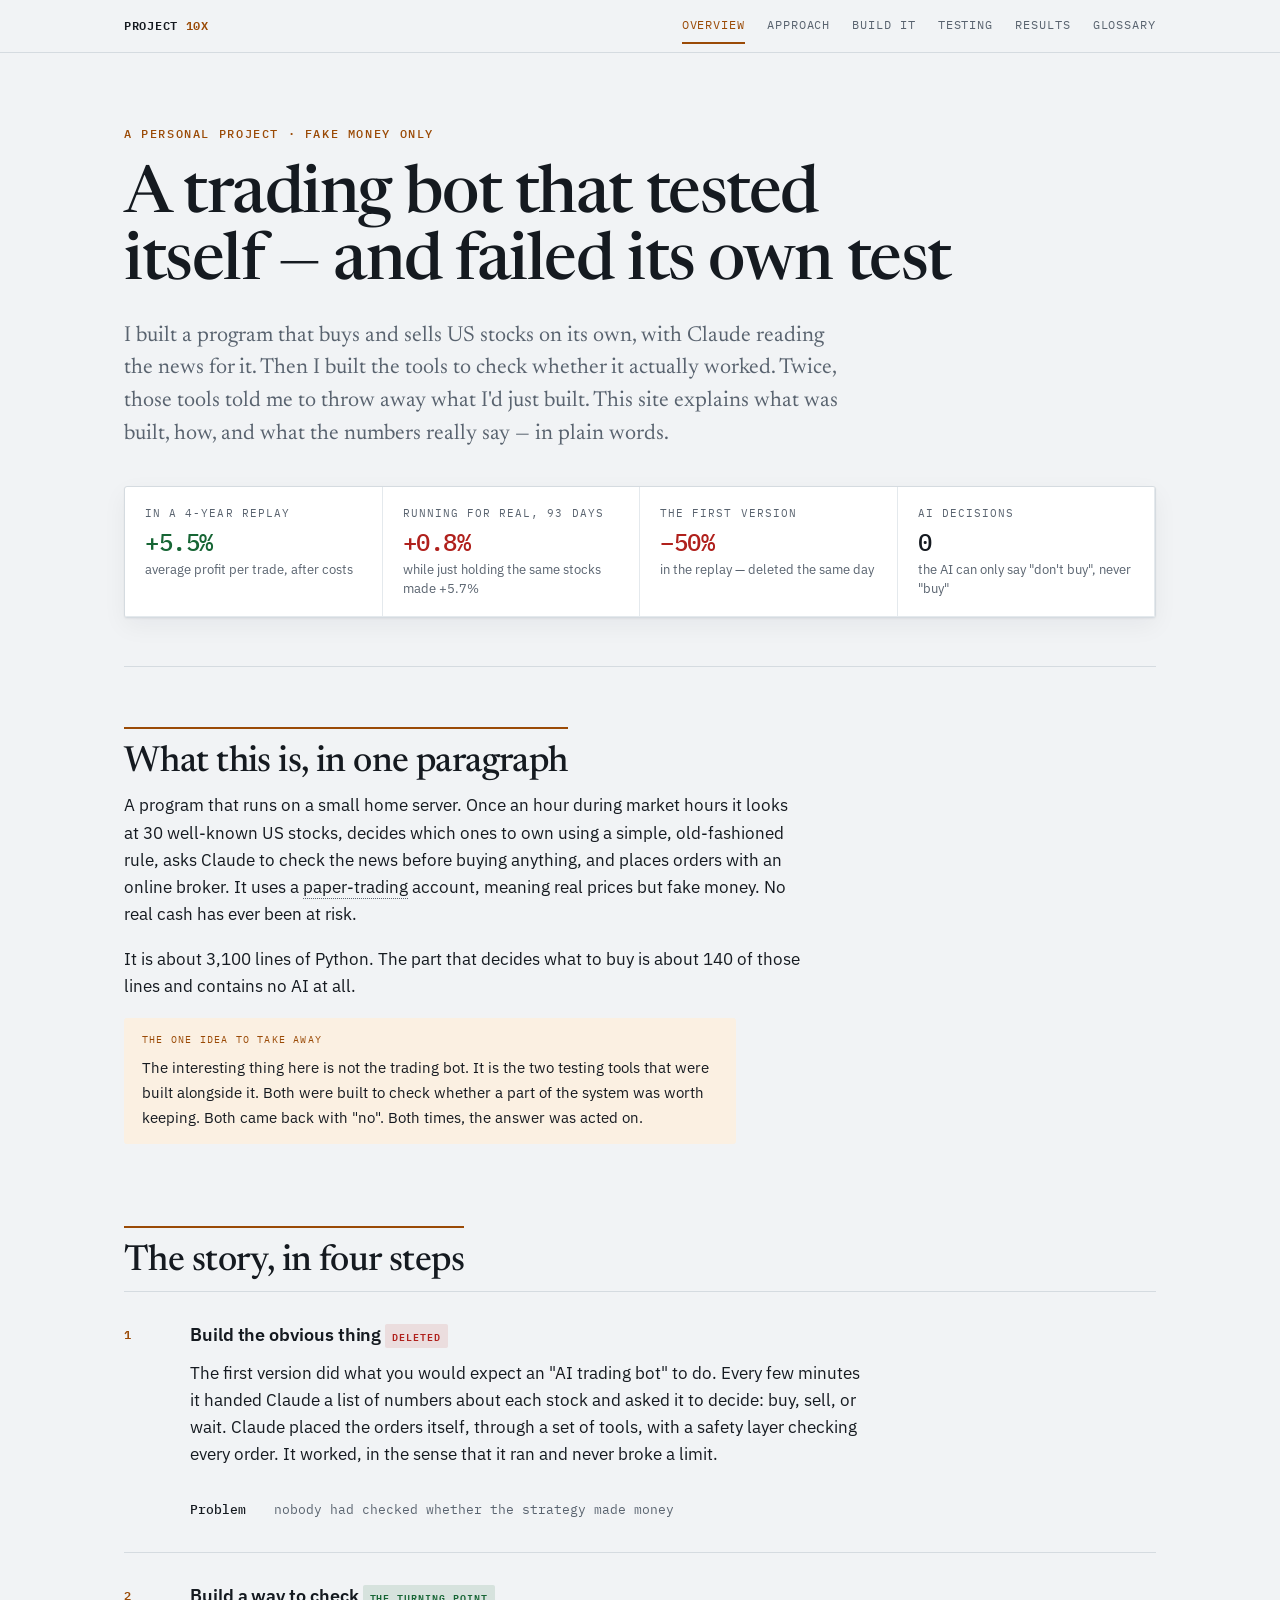
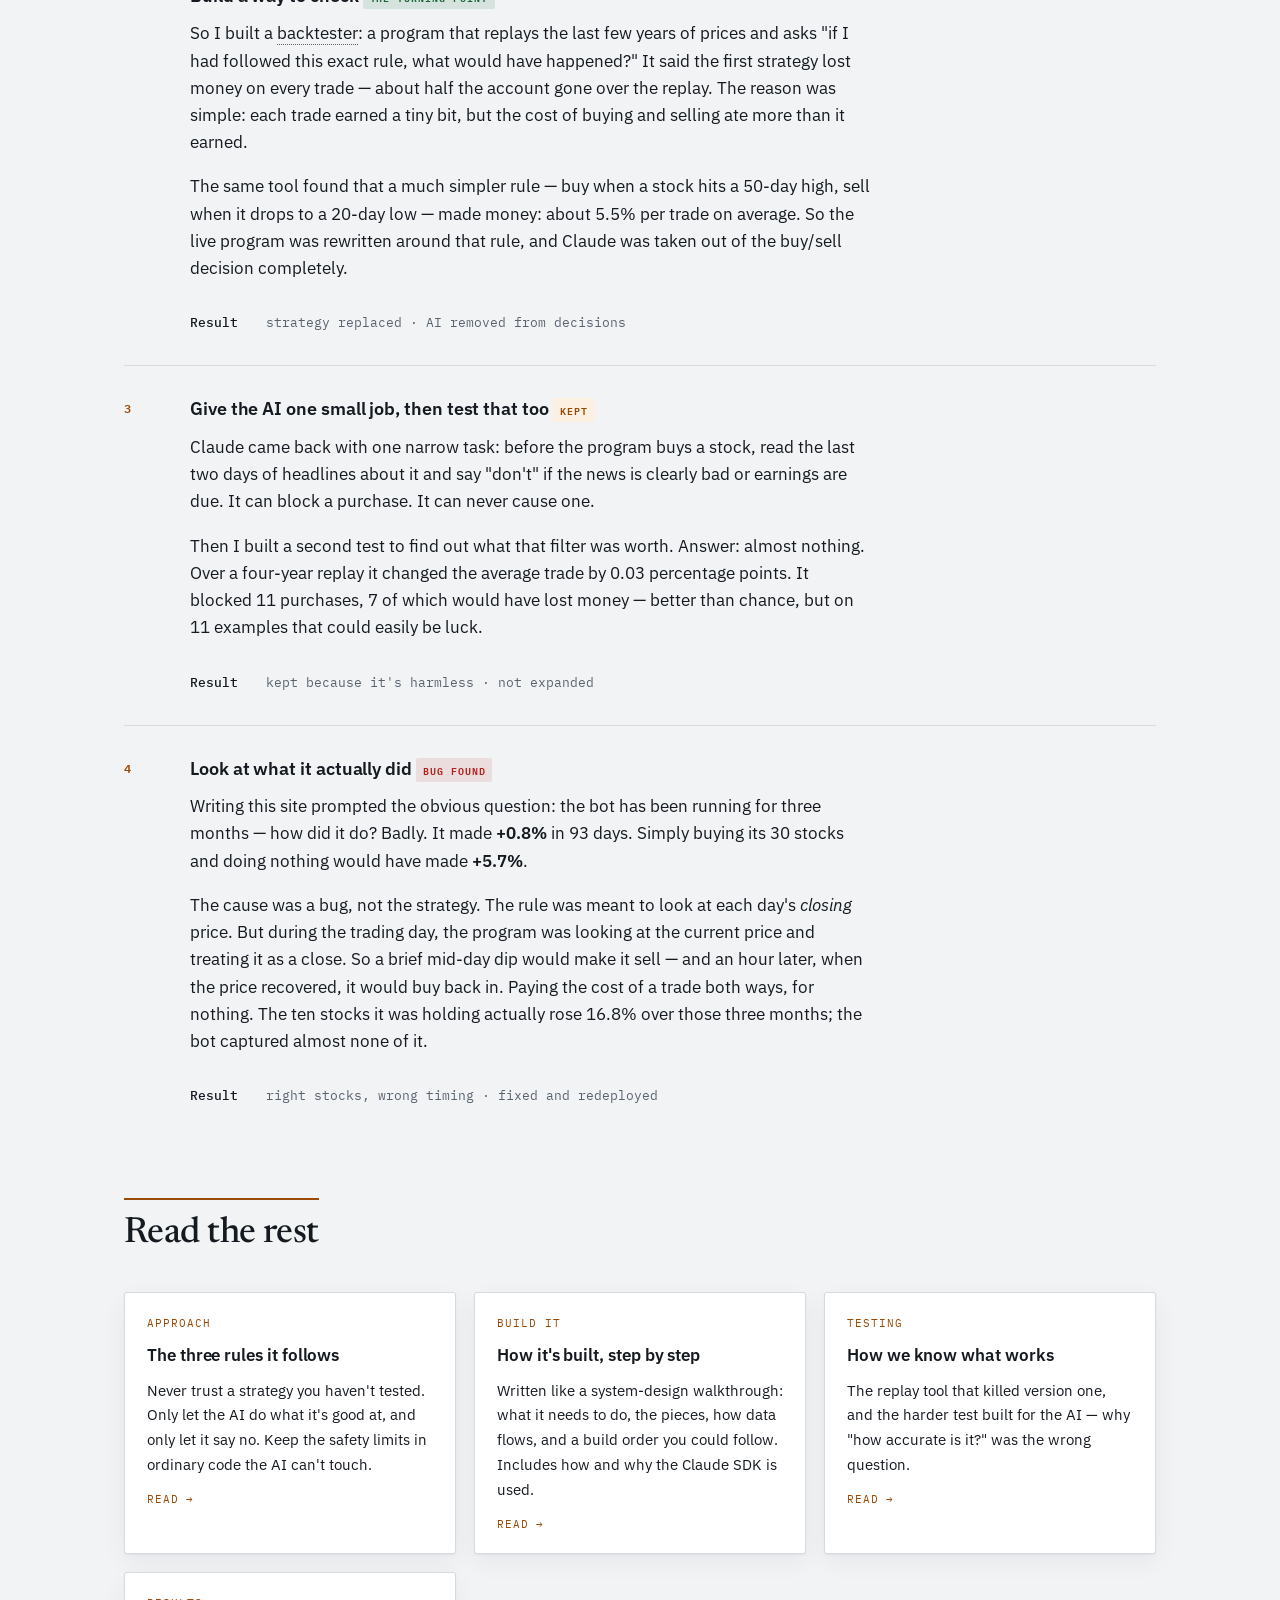
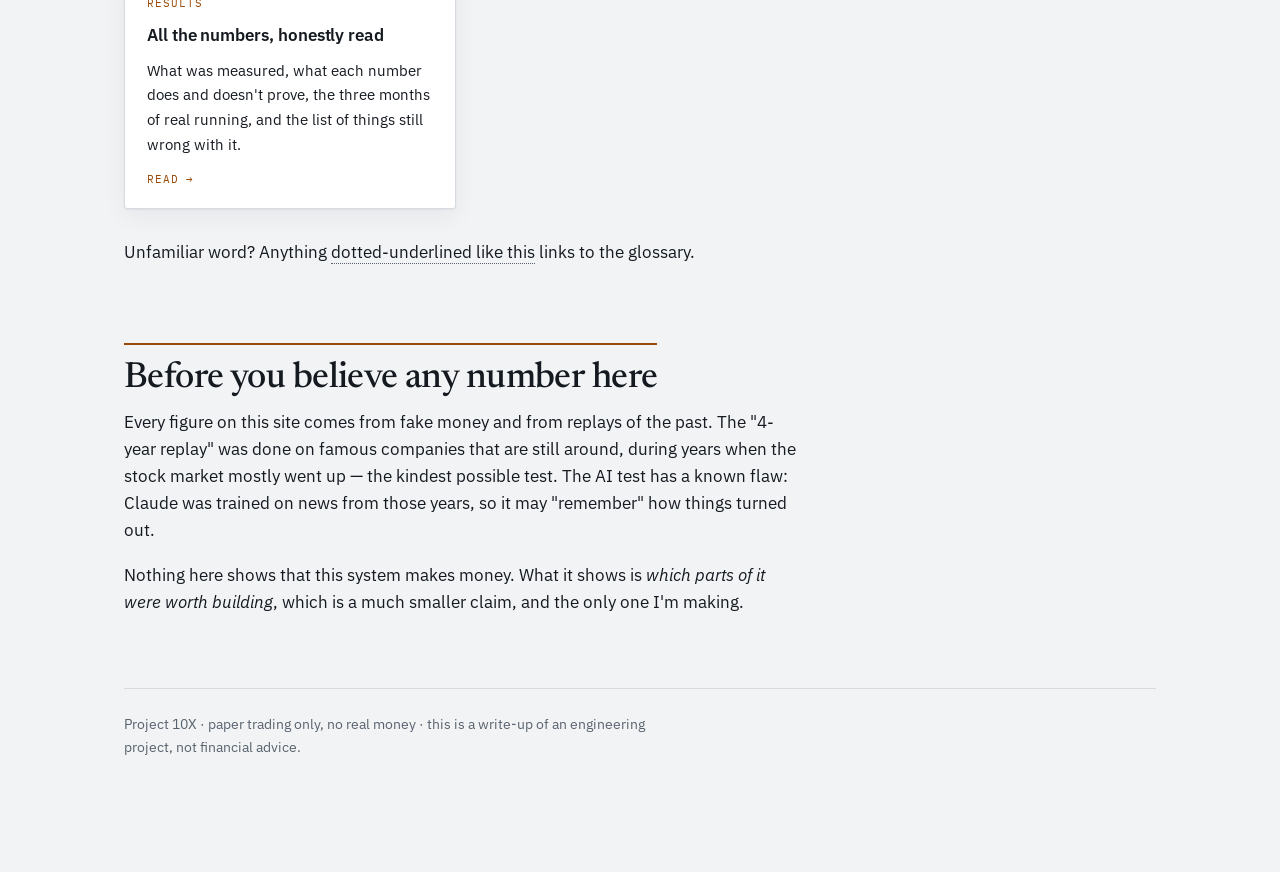
==== commit 4dc8c692: "docs: rewrite the site in plain language, add a step-by-step build guide The previous pages read as " ====
--- a/docs/index.html
+++ b/docs/index.html
@@ -3,230 +3,152 @@
 <head>
 <meta charset="utf-8">
 <meta name="viewport" content="width=device-width, initial-scale=1">
-<title>Project 10X — an LLM trading agent that measured itself</title>
-<meta name="description" content="An autonomous Alpaca paper-trading agent that backtested its own strategy, found it losing, and pivoted. Design, approach, evals and results.">
+<title>Project 10X — a trading bot that tested itself</title>
+<meta name="description" content="A small automated stock-trading program that uses Claude to read the news, tested itself honestly, and found its own bugs. Explained for anyone.">
 <link rel="preconnect" href="https://fonts.googleapis.com">
 <link rel="preconnect" href="https://fonts.gstatic.com" crossorigin>
 <link rel="stylesheet" href="https://fonts.googleapis.com/css2?family=IBM+Plex+Mono:wght@400;500;600&family=IBM+Plex+Sans:wght@400;500;600&family=Newsreader:opsz,wght@6..72,400;6..72,500;6..72,600&display=swap">
 <link rel="stylesheet" href="assets/site.css">
 </head>
 <body>
-
-<nav class="sitenav">
-  <div class="sitenav-inner">
-    <a class="brand" href="index.html">Project <span>10X</span></a>
-    <a class="nl" href="index.html" aria-current="page">Overview</a>
-    <a class="nl" href="approach.html">Approach</a>
-    <a class="nl" href="design.html">Design</a>
-    <a class="nl" href="evals.html">Evals</a>
-    <a class="nl" href="results.html">Results</a>
-  </div>
-</nav>
-
+<nav class="sitenav"><div class="sitenav-inner">
+  <a class="brand" href="index.html">Project <span>10X</span></a>
+  <a class="nl" href="index.html" aria-current="page">Overview</a>
+  <a class="nl" href="approach.html">Approach</a>
+  <a class="nl" href="design.html">Build it</a>
+  <a class="nl" href="evals.html">Testing</a>
+  <a class="nl" href="results.html">Results</a>
+  <a class="nl" href="glossary.html">Glossary</a>
+</div></nav>
 <div class="page">
 
   <header class="masthead">
-    <p class="eyebrow">Autonomous trading agent · paper only</p>
-    <h1>An LLM trading bot that measured itself, then fired itself</h1>
-    <p class="standfirst">Project 10X started as a Claude-driven intraday day-trading agent on Alpaca.
-    Then it got a backtester, and the backtester said the strategy lost money. What survived the
-    measurement is a deterministic trend engine with the language model demoted to a single,
-    narrow job — and the machinery that proved which parts were worth keeping.</p>
+    <p class="eyebrow">A personal project · fake money only</p>
+    <h1>A trading bot that tested itself — and failed its own test</h1>
+    <p class="standfirst">I built a program that buys and sells US stocks on its own, with Claude reading the news for it. Then I built the tools to check whether it actually worked. Twice, those tools told me to throw away what I'd just built. This site explains what was built, how, and what the numbers really say — in plain words.</p>
 
     <dl class="kpis">
       <div class="kpi">
-        <div class="k">Backtested edge</div>
+        <div class="k">In a 4-year replay</div>
         <div class="v pos">+5.5%</div>
-        <div class="s">expectancy per trade, 256 trades over 1,500 days</div>
+        <div class="s">average profit per trade, after costs</div>
       </div>
       <div class="kpi">
-        <div class="k">Live, 93 days</div>
-        <div class="v neg">+0.82%</div>
-        <div class="s">vs +5.70% for holding the same 30 names</div>
+        <div class="k">Running for real, 93 days</div>
+        <div class="v neg">+0.8%</div>
+        <div class="s">while just holding the same stocks made +5.7%</div>
       </div>
       <div class="kpi">
-        <div class="k">Profit factor</div>
-        <div class="v">2.71</div>
-        <div class="s">gross wins ÷ gross losses</div>
+        <div class="k">The first version</div>
+        <div class="v neg">−50%</div>
+        <div class="s">in the replay — deleted the same day</div>
       </div>
       <div class="kpi">
-        <div class="k">Original strategy</div>
-        <div class="v neg">−0.08%</div>
-        <div class="s">expectancy per trade — killed on measurement</div>
-      </div>
-      <div class="kpi">
-        <div class="k">LLM in decisions</div>
+        <div class="k">AI decisions</div>
         <div class="v">0</div>
-        <div class="s">the model can only veto, never initiate</div>
+        <div class="s">the AI can only say "don't buy", never "buy"</div>
       </div>
     </dl>
   </header>
 
   <section id="what">
-    <h2>What this is</h2>
+    <h2>What this is, in one paragraph</h2>
     <div class="col">
-      <p>A single-user, single-process trading agent that runs against an Alpaca <strong>paper</strong>
-      account. It holds a watchlist of 30 diversified large-caps and ETFs, computes a daily
-      trend signal in plain Python, asks Claude to read the news before it buys, and enforces
-      position and drawdown limits in code that no model output can reach.</p>
-
-      <p>It is roughly 3,100 lines of Python across 22 modules, with 67 tests that need no
-      network. Two offline harnesses exist purely to measure things before they go live: a
-      backtester for the strategy, and a counterfactual eval for the language model.</p>
+      <p>A program that runs on a small home server. Once an hour during market hours it looks at 30 well-known US stocks, decides which ones to own using a simple, old-fashioned rule, asks Claude to check the news before buying anything, and places orders with an online broker. It uses a <a class="term" href="glossary.html#paper">paper-trading</a> account, meaning real prices but fake money. No real cash has ever been at risk.</p>
+      <p>It is about 3,100 lines of Python. The part that decides what to buy is about 140 of those lines and contains no AI at all.</p>
     </div>
 
-    <div class="note">
-      <span class="label">The point</span>
-      <p>The interesting artefact here is not the bot. It is the pair of measurement harnesses
-      that decided what the bot became — and the fact that both of them returned answers their
-      author did not want.</p>
+    <div class="plain">
+      <div class="k">The one idea to take away</div>
+      <p>The interesting thing here is not the trading bot. It is the two testing tools that were built alongside it. Both were built to check whether a part of the system was worth keeping. Both came back with "no". Both times, the answer was acted on.</p>
     </div>
   </section>
 
-  <section id="arc">
-    <h2>The four-act arc</h2>
+  <section id="story">
+    <h2>The story, in four steps</h2>
 
     <div class="finding">
-      <div class="finding-n">01</div>
+      <div class="finding-n">1</div>
       <div>
-        <h3>Build the obvious thing <span class="pill killed">killed</span></h3>
-        <p>A ReAct loop: feed Claude precomputed indicators for each symbol every few minutes,
-        let it reason, let it call Alpaca order tools through MCP, gate every order with an
-        in-process risk hook. Mean-reversion on RSI and Bollinger bands. It worked, in the sense
-        that it placed orders and never breached a limit.</p>
-        <div class="swing"><b>Verdict</b> plumbing sound · strategy unmeasured</div>
+        <h3>Build the obvious thing <span class="pill killed">deleted</span></h3>
+        <p>The first version did what you would expect an "AI trading bot" to do. Every few minutes it handed Claude a list of numbers about each stock and asked it to decide: buy, sell, or wait. Claude placed the orders itself, through a set of tools, with a safety layer checking every order. It worked, in the sense that it ran and never broke a limit.</p>
+        <div class="swing"><b>Problem</b> nobody had checked whether the strategy made money</div>
       </div>
     </div>
 
     <div class="finding">
-      <div class="finding-n">02</div>
+      <div class="finding-n">2</div>
       <div>
-        <h3>Build the backtester <span class="pill">the pivot</span></h3>
-        <p>No-lookahead bar simulation, intrabar stops, modelled slippage. It reported the
-        mean-reversion strategy at <span class="num">−0.08%</span> expectancy per trade, profit
-        factor <span class="num">0.45</span>, and about <span class="num">−50%</span> on the
-        active variant. Net of a modelled 10 bps round-turn cost, the gross edge was roughly
-        <span class="num">+2 bps</span> — a rounding error against its own transaction costs.</p>
-        <p>The same harness found daily Donchian trend-following at
-        <span class="num pos-t">+5.8%</span> expectancy and profit factor near 3. The live engine
-        was rewritten the same day to remove the model from the trade decision entirely.</p>
-        <div class="swing"><b>Verdict</b> strategy replaced · LLM removed from decisions</div>
+        <h3>Build a way to check <span class="pill ok">the turning point</span></h3>
+        <p>So I built a <a class="term" href="glossary.html#backtest">backtester</a>: a program that replays the last few years of prices and asks "if I had followed this exact rule, what would have happened?" It said the first strategy lost money on every trade — about half the account gone over the replay. The reason was simple: each trade earned a tiny bit, but the cost of buying and selling ate more than it earned.</p>
+        <p>The same tool found that a much simpler rule — buy when a stock hits a 50-day high, sell when it drops to a 20-day low — made money: about 5.5% per trade on average. So the live program was rewritten around that rule, and Claude was taken out of the buy/sell decision completely.</p>
+        <div class="swing"><b>Result</b> strategy replaced · AI removed from decisions</div>
       </div>
     </div>
 
     <div class="finding">
-      <div class="finding-n">03</div>
+      <div class="finding-n">3</div>
       <div>
-        <h3>Measure the model itself <span class="pill live">shipped</span></h3>
-        <p>Claude came back in one narrow role: read recent headlines before an entry and block
-        the trade if the news is strongly bearish or earnings are imminent. It can block, never
-        initiate. Because news sentiment is not backtestable as a <em>signal</em>, a second
-        harness measures it as a <em>cost</em> — replaying history twice through the same
-        simulator, once with the veto and once without.</p>
-        <p>The answer, honestly reported: approximately free and approximately useless.
-        <span class="num">+0.03</span> percentage points of expectancy, block precision
-        <span class="num">63.6%</span> against a <span class="num">45%</span> random baseline — above
-        it, but at n=11 the odds of doing that well by chance are about
-        <span class="num">0.17</span>. Suggestive and underpowered.</p>
-        <div class="swing"><b>Verdict</b> kept, constrained, and not expanded</div>
+        <h3>Give the AI one small job, then test that too <span class="pill live">kept</span></h3>
+        <p>Claude came back with one narrow task: before the program buys a stock, read the last two days of headlines about it and say "don't" if the news is clearly bad or earnings are due. It can block a purchase. It can never cause one.</p>
+        <p>Then I built a second test to find out what that filter was worth. Answer: almost nothing. Over a four-year replay it changed the average trade by 0.03 percentage points. It blocked 11 purchases, 7 of which would have lost money — better than chance, but on 11 examples that could easily be luck.</p>
+        <div class="swing"><b>Result</b> kept because it's harmless · not expanded</div>
       </div>
     </div>
 
     <div class="finding">
-      <div class="finding-n">04</div>
+      <div class="finding-n">4</div>
       <div>
-        <h3>Check the live account <span class="pill killed">bug found</span></h3>
-        <p>Writing this up prompted the obvious question nobody had asked: what has the thing
-        actually done? The agent had been running for three months on a $1,000 paper account.
-        Over 93 days it returned <span class="num">+0.82%</span> while an equal-weight basket of
-        its own 30 symbols returned <span class="num pos-t">+5.70%</span> and SPY returned
-        <span class="num">+4.73%</span>. It lost to doing nothing.</p>
-        <p>The cause was not the strategy. <code>get_history(..., "1Day")</code> returns today's
-        <em>partial</em> bar while the session is open, so the channel signal was reading the
-        live intraday price as if it were a close. An intraday dip under the 20-day low triggered
-        an exit the backtester can never take, and the next tick bought back in once price
-        recovered. Every one of the 21 exits landed mid-session; SPY sold and re-bought on the
-        same day.</p>
-        <p>The tell: the ten names it held averaged <span class="num">+16.8%</span> over the
-        window. The stock selection worked. The churn ate it.</p>
-        <div class="swing"><b>Verdict</b> right strategy, wrong implementation &middot; fixed in <code>334750e</code></div>
+        <h3>Look at what it actually did <span class="pill killed">bug found</span></h3>
+        <p>Writing this site prompted the obvious question: the bot has been running for three months — how did it do? Badly. It made <strong>+0.8%</strong> in 93 days. Simply buying its 30 stocks and doing nothing would have made <strong>+5.7%</strong>.</p>
+        <p>The cause was a bug, not the strategy. The rule was meant to look at each day's <em>closing</em> price. But during the trading day, the program was looking at the current price and treating it as a close. So a brief mid-day dip would make it sell — and an hour later, when the price recovered, it would buy back in. Paying the cost of a trade both ways, for nothing. The ten stocks it was holding actually rose 16.8% over those three months; the bot captured almost none of it.</p>
+        <div class="swing"><b>Result</b> right stocks, wrong timing · fixed and redeployed</div>
       </div>
     </div>
   </section>
 
   <section id="read">
-    <h2>Read on</h2>
+    <h2>Read the rest</h2>
     <div class="cards">
       <a class="card" href="approach.html">
-        <div class="k">01 — Approach</div>
-        <h3>The three rules, and the decision log</h3>
-        <p>Never trade an unvalidated edge. Put the model only where it has edge, and only as a
-        veto. Enforce risk in code beneath the decision layer. Plus every idea tried and
-        rejected, with the reason.</p>
-        <span class="more">Read the approach →</span>
+        <div class="k">Approach</div>
+        <h3>The three rules it follows</h3>
+        <p>Never trust a strategy you haven't tested. Only let the AI do what it's good at, and only let it say no. Keep the safety limits in ordinary code the AI can't touch.</p>
+        <span class="more">Read →</span>
       </a>
       <a class="card" href="design.html">
-        <div class="k">02 — Design</div>
-        <h3>System design &amp; architecture</h3>
-        <p>Components, data flow, the tick walked line by line, the three independent risk
-        layers, and the agentic-safety pattern that stops a model taking an unsanctioned
-        action.</p>
-        <span class="more">Read the design →</span>
+        <div class="k">Build it</div>
+        <h3>How it's built, step by step</h3>
+        <p>Written like a system-design walkthrough: what it needs to do, the pieces, how data flows, and a build order you could follow. Includes how and why the Claude SDK is used.</p>
+        <span class="more">Read →</span>
       </a>
       <a class="card" href="evals.html">
-        <div class="k">03 — Evals</div>
-        <h3>How both harnesses work</h3>
-        <p>The backtester's five disciplines, and the counterfactual A/B that prices an LLM
-        component which can only subtract. Including why accuracy is the wrong metric.</p>
-        <span class="more">Read the evals →</span>
+        <div class="k">Testing</div>
+        <h3>How we know what works</h3>
+        <p>The replay tool that killed version one, and the harder test built for the AI — why "how accurate is it?" was the wrong question.</p>
+        <span class="more">Read →</span>
       </a>
       <a class="card" href="results.html">
-        <div class="k">04 — Results</div>
-        <h3>What was actually achieved</h3>
-        <p>Every measured number in one place, what each one does and does not support, and an
-        unhedged list of what is still wrong with it.</p>
-        <span class="more">Read the results →</span>
+        <div class="k">Results</div>
+        <h3>All the numbers, honestly read</h3>
+        <p>What was measured, what each number does and doesn't prove, the three months of real running, and the list of things still wrong with it.</p>
+        <span class="more">Read →</span>
       </a>
     </div>
-
-    <h3>Also in this repo</h3>
-    <div class="files">
-      <div class="file-row">
-        <code>docs/earning-the-veto.html</code>
-        <span>Long-form essay on building the news-filter eval — the reasoning behind the
-        method, at length. <a href="earning-the-veto.html">Read it</a></span>
-      </div>
-      <div class="file-row">
-        <code>docs/architecture.md</code>
-        <span>Step-by-step code walkthrough, 1,100 lines, with verified file and line
-        references. The document to read with the source open.</span>
-      </div>
-      <div class="file-row">
-        <code>CHANGELOG.md</code>
-        <span>The decision log as it happened, version by version, including the bugs.</span>
-      </div>
+    <div class="col">
+      <p>Unfamiliar word? Anything <a class="term" href="glossary.html">dotted-underlined like this</a> links to the glossary.</p>
     </div>
   </section>
 
   <section id="caveat">
-    <h2>Before you read the numbers</h2>
+    <h2>Before you believe any number here</h2>
     <div class="col">
-      <p>Every figure on this site comes from a paper account and an offline simulator. The trend
-      edge was measured on mega-cap survivors across a broadly bullish multi-year window, which
-      is the most flattering possible sample. The news-filter eval is contaminated by the model's
-      own hindsight, and says so on every run.</p>
-      <p>None of this is evidence that the system makes money. It is evidence about
-      <em>which parts of it were worth building</em>, which is a smaller and more defensible
-      claim.</p>
+      <p>Every figure on this site comes from fake money and from replays of the past. The "4-year replay" was done on famous companies that are still around, during years when the stock market mostly went up — the kindest possible test. The AI test has a known flaw: Claude was trained on news from those years, so it may "remember" how things turned out.</p>
+      <p>Nothing here shows that this system makes money. What it shows is <em>which parts of it were worth building</em>, which is a much smaller claim, and the only one I'm making.</p>
     </div>
   </section>
 
-  <footer>
-    <p>Project 10X · paper trading only, no real capital · this is an engineering write-up,
-    not financial advice. Automated trading can lose money quickly; the risk layer exists
-    precisely because the strategy might be wrong.</p>
-  </footer>
-
+  <footer><p>Project 10X · paper trading only, no real money · this is a write-up of an engineering project, not financial advice.</p></footer>
 </div>
 </body>
 </html>
--- a/docs/assets/site.css
+++ b/docs/assets/site.css
@@ -592,3 +592,20 @@
   .sitenav-inner { gap: 0 16px; }
   .kpi { border-right: 0; }
 }
+
+/* ---------------- plain-language additions ---------------- */
+.term { border-bottom: 1px dotted var(--muted); text-decoration: none; color: inherit; }
+.term:hover { border-bottom-color: var(--accent); color: var(--accent); }
+.plain { background: var(--accent-bg); border-radius: 3px; padding: 14px 18px; margin: 18px 0 22px; max-width: var(--measure); font-size: .95rem; }
+.plain .k { font-family: var(--mono); font-size: 10px; letter-spacing: .12em; text-transform: uppercase; color: var(--accent); margin-bottom: 6px; }
+.plain p { margin: 0; max-width: none; }
+.step { display: grid; grid-template-columns: 56px 1fr; gap: 0 20px; padding: 26px 0; border-top: 1px solid var(--line); }
+.step-n { font-family: var(--mono); font-size: 22px; font-weight: 600; color: var(--accent); line-height: 1; padding-top: 2px; font-variant-numeric: tabular-nums; }
+.step h3 { margin: 0 0 8px; font-size: 1.1rem; }
+.step .check { font-family: var(--mono); font-size: .82rem; color: var(--muted); padding: 10px 0 0; }
+.step .check b { color: var(--pos); font-weight: 500; }
+dl.gl { max-width: var(--measure); }
+dl.gl dt { font-weight: 600; margin-top: 18px; scroll-margin-top: 70px; }
+dl.gl dd { margin: 4px 0 0; color: var(--text); }
+dl.gl dd .eg { color: var(--muted); font-size: .9rem; display: block; margin-top: 3px; }
+@media (max-width: 620px) { .step { grid-template-columns: 1fr; gap: 6px; } }
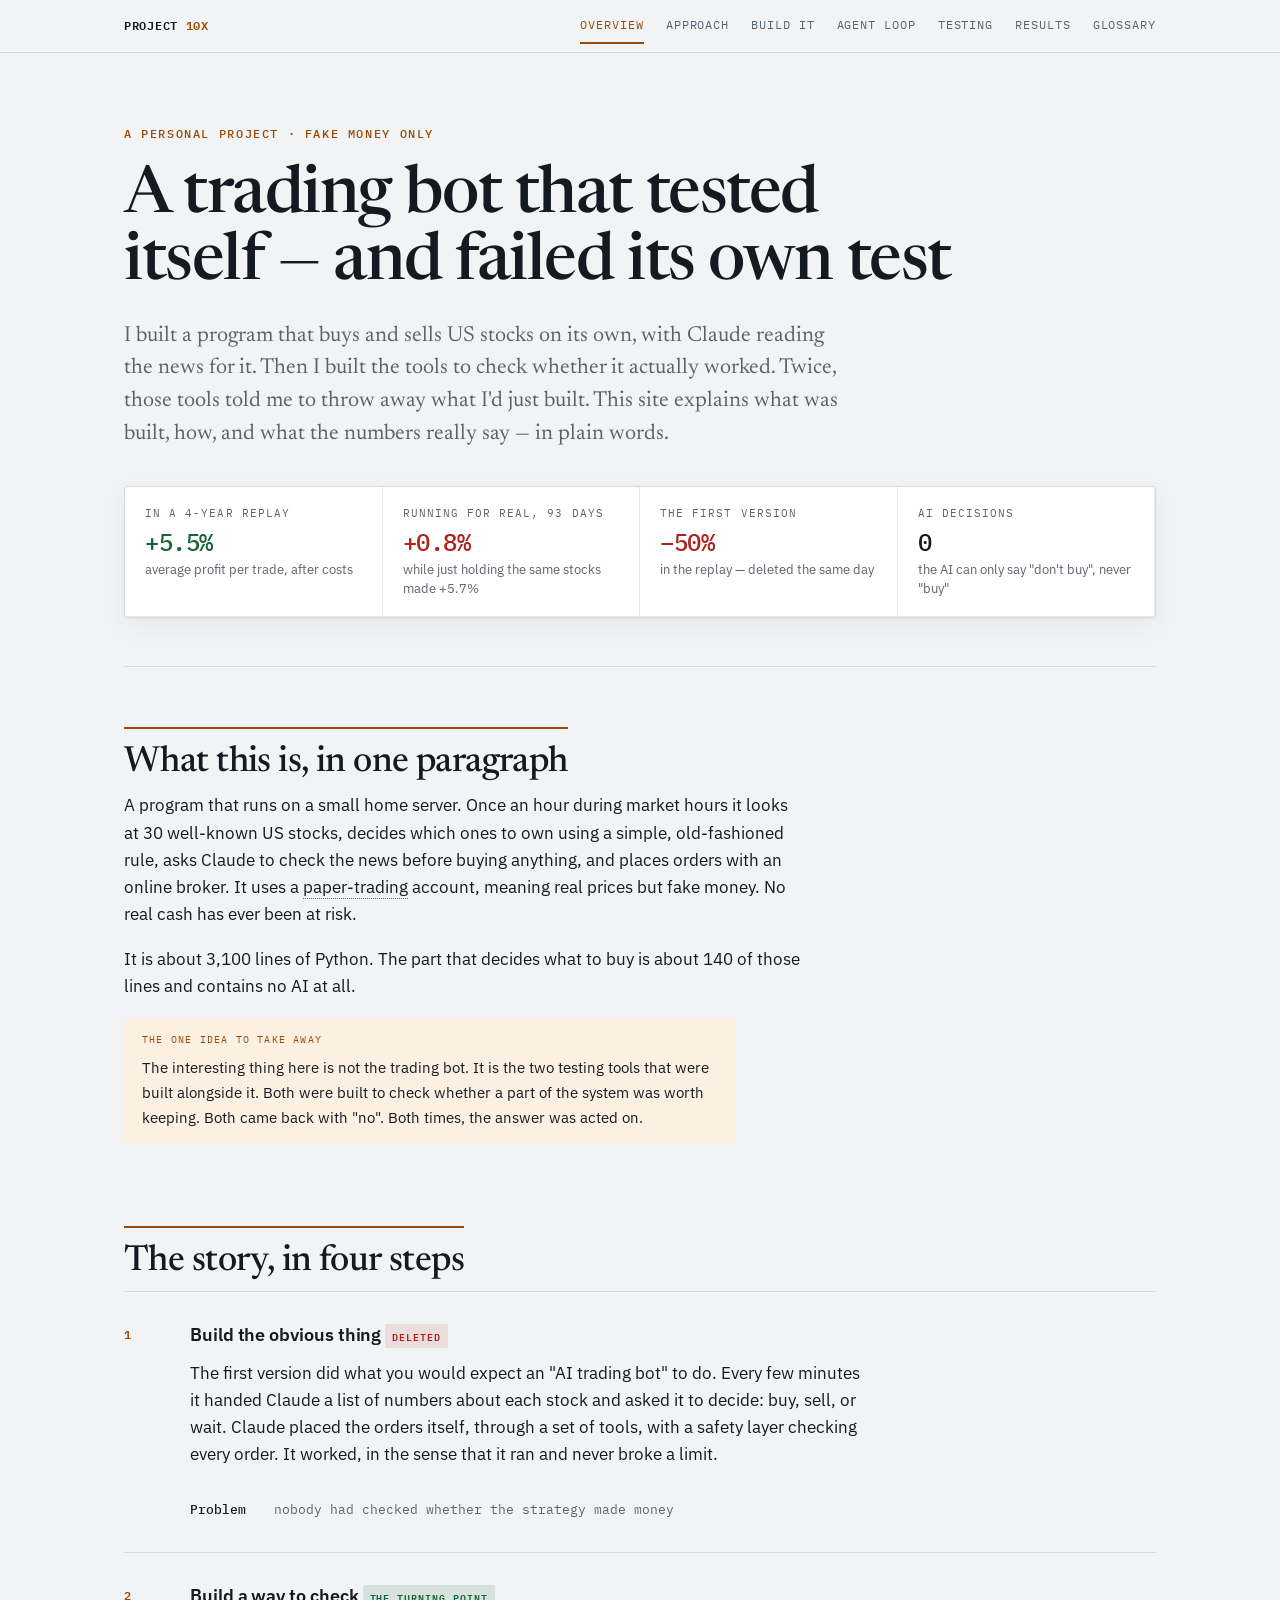
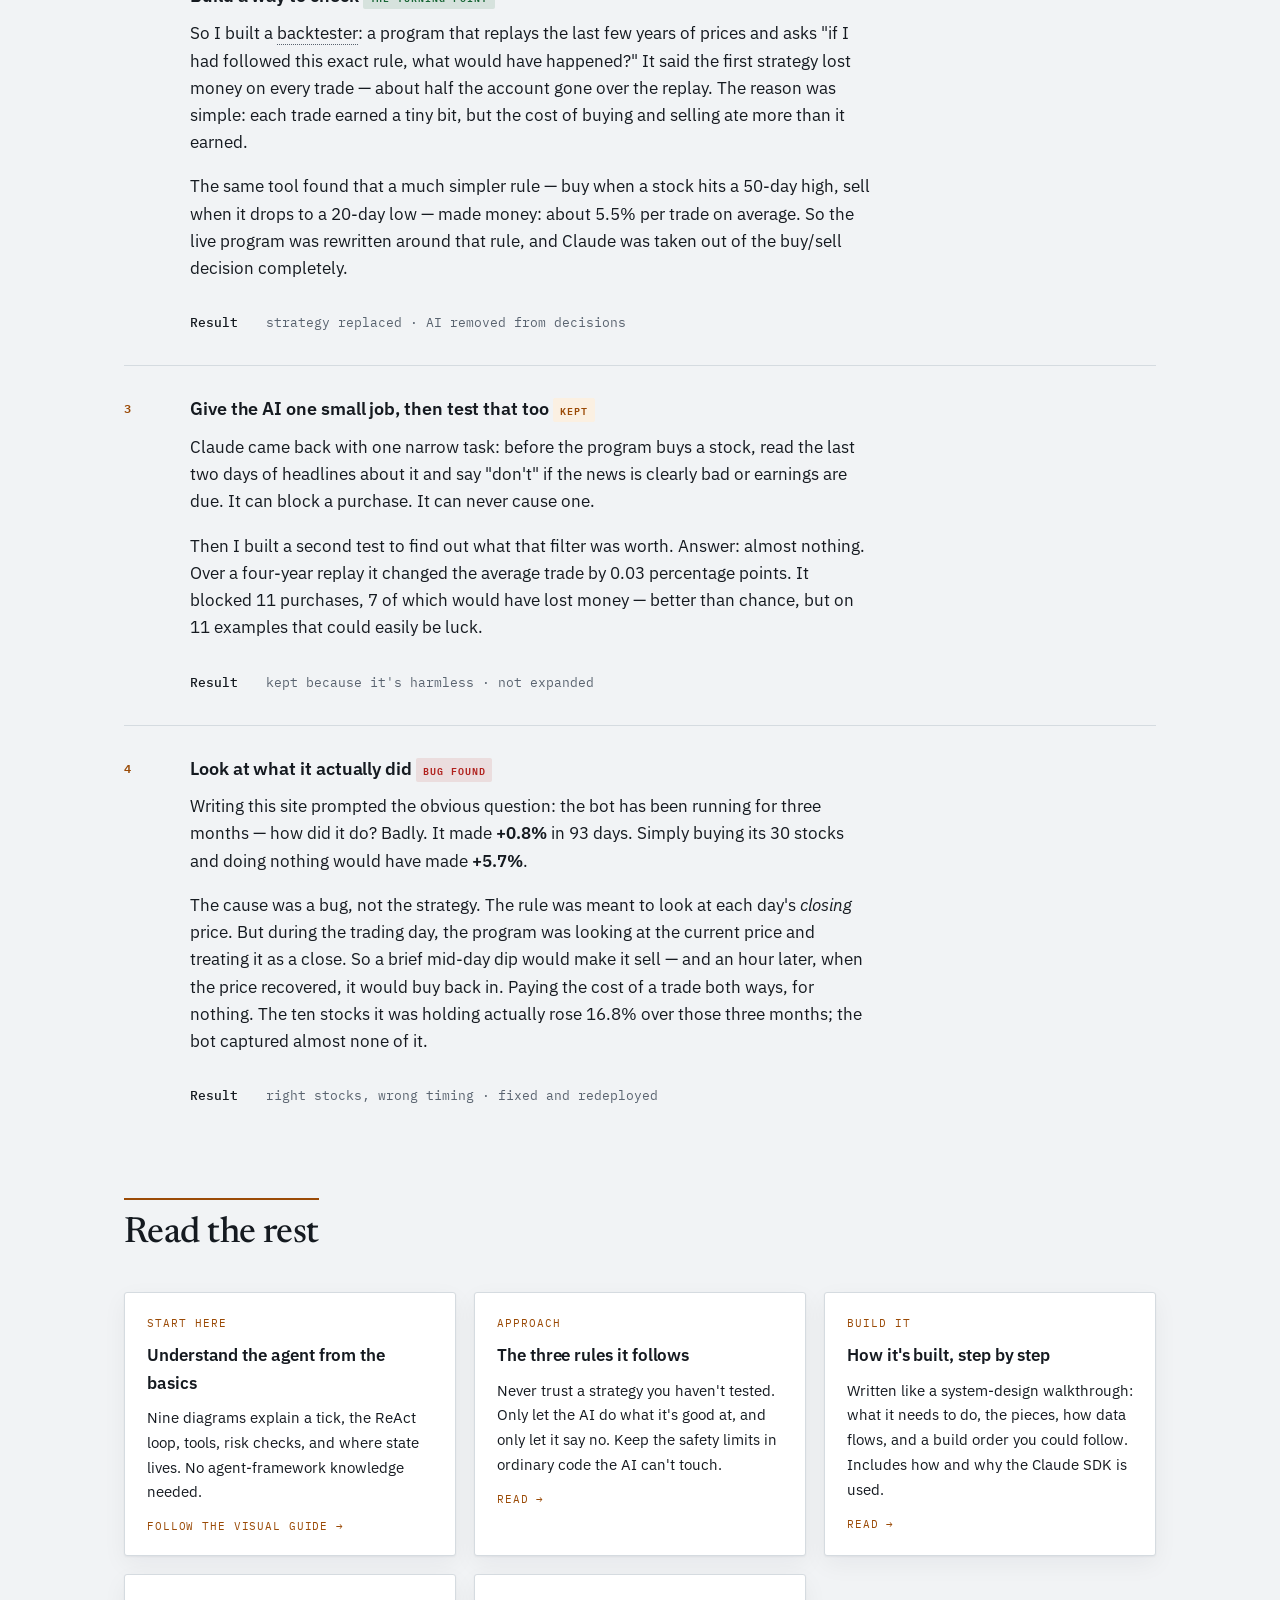
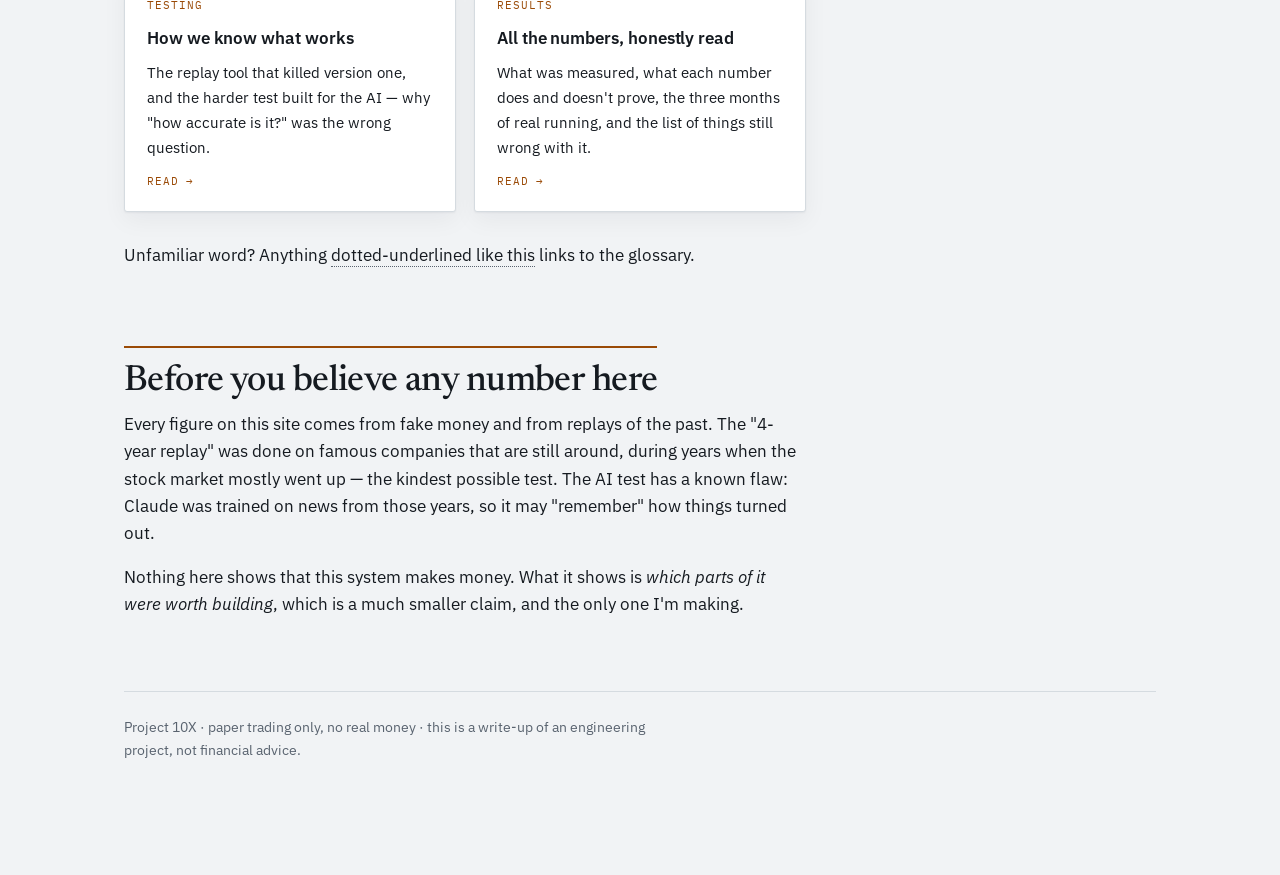
==== commit e2f3155a: "docs: add illustrated guide to ticks and agent loops" ====
--- a/docs/index.html
+++ b/docs/index.html
@@ -16,6 +16,7 @@
   <a class="nl" href="index.html" aria-current="page">Overview</a>
   <a class="nl" href="approach.html">Approach</a>
   <a class="nl" href="design.html">Build it</a>
+  <a class="nl" href="agent-loop.html">Agent loop</a>
   <a class="nl" href="evals.html">Testing</a>
   <a class="nl" href="results.html">Results</a>
   <a class="nl" href="glossary.html">Glossary</a>
@@ -110,6 +111,7 @@
   <section id="read">
     <h2>Read the rest</h2>
     <div class="cards">
+      <a class="card" href="agent-loop.html"><div class="k">Start here</div><h3>Understand the agent from the basics</h3><p>Nine diagrams explain a tick, the ReAct loop, tools, risk checks, and where state lives. No agent-framework knowledge needed.</p><span class="more">Follow the visual guide →</span></a>
       <a class="card" href="approach.html">
         <div class="k">Approach</div>
         <h3>The three rules it follows</h3>
--- a/docs/assets/site.css
+++ b/docs/assets/site.css
@@ -609,3 +609,22 @@
 dl.gl dd { margin: 4px 0 0; color: var(--text); }
 dl.gl dd .eg { color: var(--muted); font-size: .9rem; display: block; margin-top: 3px; }
 @media (max-width: 620px) { .step { grid-template-columns: 1fr; gap: 6px; } }
+
+/* Exported Drawpro lessons: preserve diagram colors in either site theme. */
+.agent-guide section { scroll-margin-top: 90px; }
+.diagram-image {
+  display: block;
+  background: #fff;
+  border: 1px solid var(--line);
+  border-radius: 3px;
+  padding: 16px;
+  box-shadow: var(--shadow);
+  cursor: zoom-in;
+}
+.diagram-image img { display: block; width: 100%; height: auto; }
+.diagram-downloads { display: block; margin-top: 8px; }
+.source-link { color: var(--muted); font-size: .875rem; }
+@media (max-width: 620px) {
+  .diagram-image { padding: 4px; }
+  .agent-guide section { scroll-margin-top: 130px; }
+}
